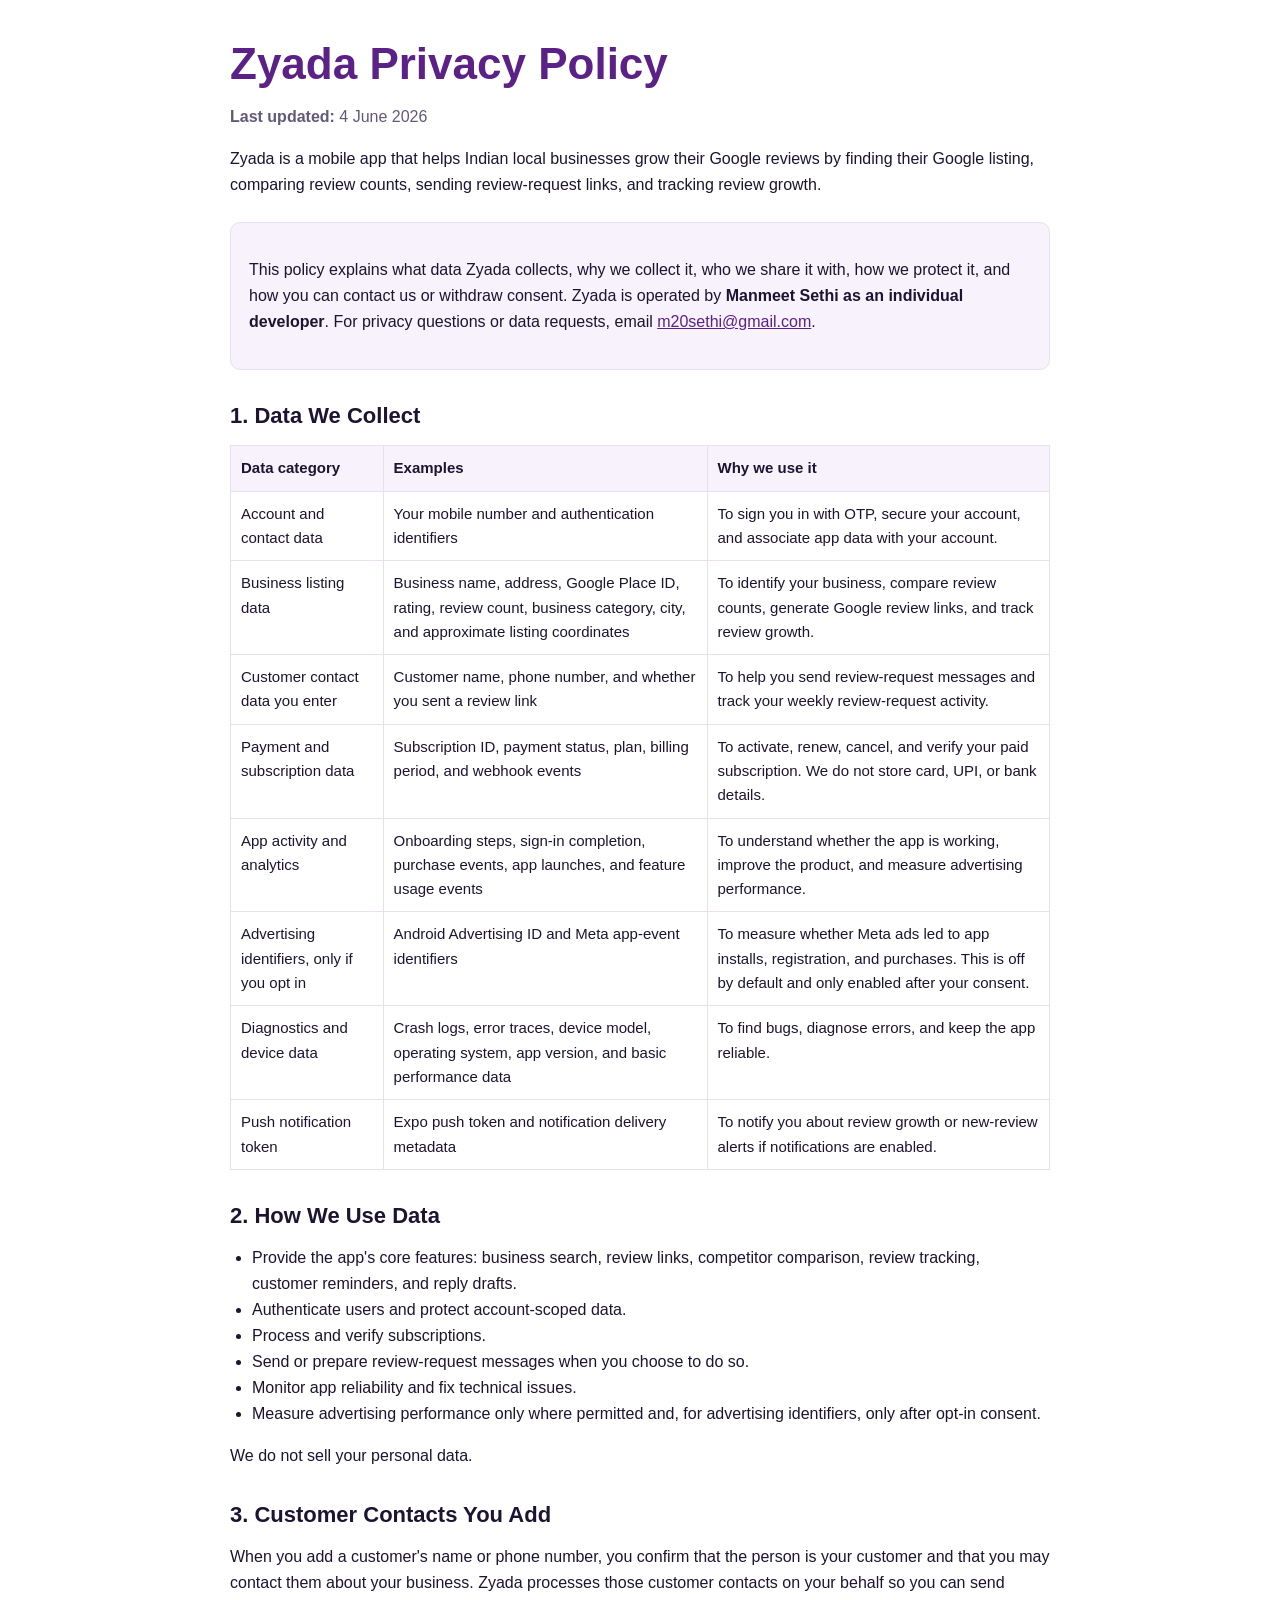
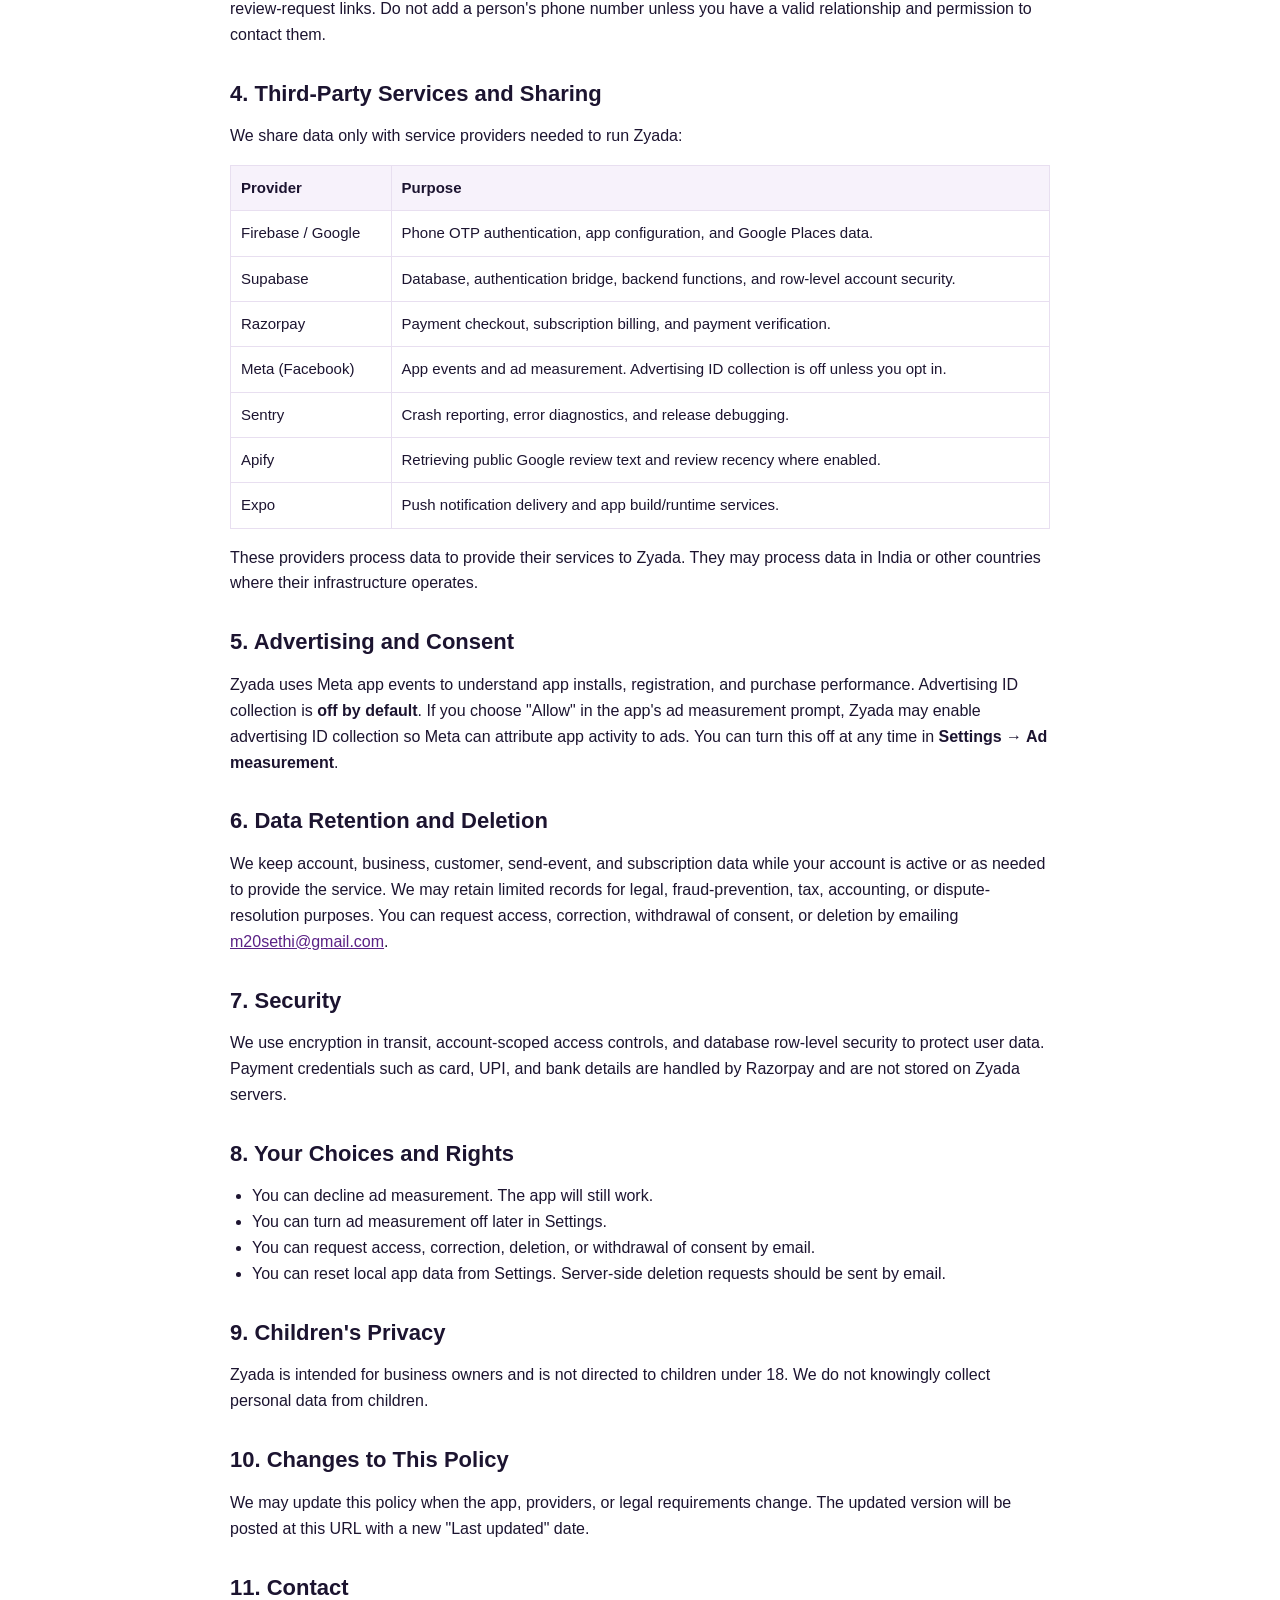
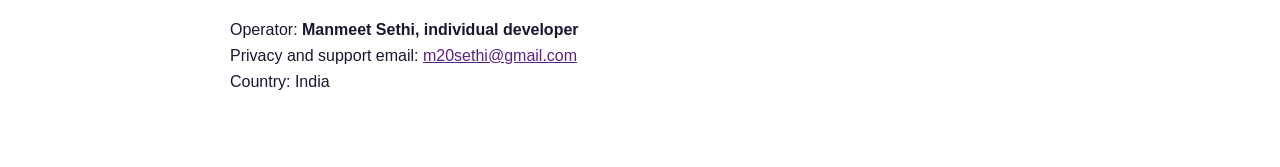
==== index.html @ 7e57546e "Publish Zyada privacy policy" ====
<!doctype html>
<html lang="en">
<head>
<meta charset="utf-8" />
<meta name="viewport" content="width=device-width, initial-scale=1" />
<title>Zyada Privacy Policy</title>
<style>
  :root {
    color-scheme: light;
    --ink: #1c1430;
    --muted: #615978;
    --brand: #5b2186;
    --soft: #f7f2fb;
    --border: #e8dff0;
  }
  * { box-sizing: border-box; }
  body {
    margin: 0;
    background: #fff;
    color: var(--ink);
    font-family: -apple-system, BlinkMacSystemFont, "Segoe UI", Roboto, Inter, Arial, sans-serif;
    line-height: 1.62;
  }
  main {
    max-width: 860px;
    margin: 0 auto;
    padding: 40px 20px 56px;
  }
  h1 {
    margin: 0 0 8px;
    color: var(--brand);
    font-size: clamp(32px, 6vw, 44px);
    line-height: 1.1;
  }
  h2 {
    margin: 32px 0 10px;
    font-size: 22px;
    line-height: 1.25;
  }
  p, li { font-size: 16px; }
  a { color: var(--brand); }
  .muted { color: var(--muted); }
  .summary {
    margin: 24px 0;
    padding: 18px;
    border: 1px solid var(--border);
    background: var(--soft);
    border-radius: 10px;
  }
  table {
    width: 100%;
    border-collapse: collapse;
    margin: 16px 0;
    font-size: 15px;
  }
  th, td {
    border: 1px solid var(--border);
    padding: 10px;
    text-align: left;
    vertical-align: top;
  }
  th { background: var(--soft); }
  ul { padding-left: 22px; }
</style>
</head>
<body>
<main>
  <h1>Zyada Privacy Policy</h1>
  <p class="muted"><strong>Last updated:</strong> 4 June 2026</p>

  <p>
    Zyada is a mobile app that helps Indian local businesses grow their Google reviews by finding
    their Google listing, comparing review counts, sending review-request links, and tracking review
    growth.
  </p>

  <div class="summary">
    <p>
      This policy explains what data Zyada collects, why we collect it, who we share it with, how we
      protect it, and how you can contact us or withdraw consent. Zyada is operated by
      <strong>Manmeet Sethi as an individual developer</strong>. For privacy questions or data requests,
      email <a href="mailto:m20sethi@gmail.com">m20sethi@gmail.com</a>.
    </p>
  </div>

  <h2>1. Data We Collect</h2>
  <table>
    <thead>
      <tr>
        <th>Data category</th>
        <th>Examples</th>
        <th>Why we use it</th>
      </tr>
    </thead>
    <tbody>
      <tr>
        <td>Account and contact data</td>
        <td>Your mobile number and authentication identifiers</td>
        <td>To sign you in with OTP, secure your account, and associate app data with your account.</td>
      </tr>
      <tr>
        <td>Business listing data</td>
        <td>Business name, address, Google Place ID, rating, review count, business category, city, and approximate listing coordinates</td>
        <td>To identify your business, compare review counts, generate Google review links, and track review growth.</td>
      </tr>
      <tr>
        <td>Customer contact data you enter</td>
        <td>Customer name, phone number, and whether you sent a review link</td>
        <td>To help you send review-request messages and track your weekly review-request activity.</td>
      </tr>
      <tr>
        <td>Payment and subscription data</td>
        <td>Subscription ID, payment status, plan, billing period, and webhook events</td>
        <td>To activate, renew, cancel, and verify your paid subscription. We do not store card, UPI, or bank details.</td>
      </tr>
      <tr>
        <td>App activity and analytics</td>
        <td>Onboarding steps, sign-in completion, purchase events, app launches, and feature usage events</td>
        <td>To understand whether the app is working, improve the product, and measure advertising performance.</td>
      </tr>
      <tr>
        <td>Advertising identifiers, only if you opt in</td>
        <td>Android Advertising ID and Meta app-event identifiers</td>
        <td>To measure whether Meta ads led to app installs, registration, and purchases. This is off by default and only enabled after your consent.</td>
      </tr>
      <tr>
        <td>Diagnostics and device data</td>
        <td>Crash logs, error traces, device model, operating system, app version, and basic performance data</td>
        <td>To find bugs, diagnose errors, and keep the app reliable.</td>
      </tr>
      <tr>
        <td>Push notification token</td>
        <td>Expo push token and notification delivery metadata</td>
        <td>To notify you about review growth or new-review alerts if notifications are enabled.</td>
      </tr>
    </tbody>
  </table>

  <h2>2. How We Use Data</h2>
  <ul>
    <li>Provide the app's core features: business search, review links, competitor comparison, review tracking, customer reminders, and reply drafts.</li>
    <li>Authenticate users and protect account-scoped data.</li>
    <li>Process and verify subscriptions.</li>
    <li>Send or prepare review-request messages when you choose to do so.</li>
    <li>Monitor app reliability and fix technical issues.</li>
    <li>Measure advertising performance only where permitted and, for advertising identifiers, only after opt-in consent.</li>
  </ul>
  <p>We do not sell your personal data.</p>

  <h2>3. Customer Contacts You Add</h2>
  <p>
    When you add a customer's name or phone number, you confirm that the person is your customer and
    that you may contact them about your business. Zyada processes those customer contacts on your
    behalf so you can send review-request links. Do not add a person's phone number unless you have a
    valid relationship and permission to contact them.
  </p>

  <h2>4. Third-Party Services and Sharing</h2>
  <p>We share data only with service providers needed to run Zyada:</p>
  <table>
    <thead>
      <tr>
        <th>Provider</th>
        <th>Purpose</th>
      </tr>
    </thead>
    <tbody>
      <tr><td>Firebase / Google</td><td>Phone OTP authentication, app configuration, and Google Places data.</td></tr>
      <tr><td>Supabase</td><td>Database, authentication bridge, backend functions, and row-level account security.</td></tr>
      <tr><td>Razorpay</td><td>Payment checkout, subscription billing, and payment verification.</td></tr>
      <tr><td>Meta (Facebook)</td><td>App events and ad measurement. Advertising ID collection is off unless you opt in.</td></tr>
      <tr><td>Sentry</td><td>Crash reporting, error diagnostics, and release debugging.</td></tr>
      <tr><td>Apify</td><td>Retrieving public Google review text and review recency where enabled.</td></tr>
      <tr><td>Expo</td><td>Push notification delivery and app build/runtime services.</td></tr>
    </tbody>
  </table>
  <p>
    These providers process data to provide their services to Zyada. They may process data in India or
    other countries where their infrastructure operates.
  </p>

  <h2>5. Advertising and Consent</h2>
  <p>
    Zyada uses Meta app events to understand app installs, registration, and purchase performance.
    Advertising ID collection is <strong>off by default</strong>. If you choose "Allow" in the app's ad
    measurement prompt, Zyada may enable advertising ID collection so Meta can attribute app activity
    to ads. You can turn this off at any time in <strong>Settings &rarr; Ad measurement</strong>.
  </p>

  <h2>6. Data Retention and Deletion</h2>
  <p>
    We keep account, business, customer, send-event, and subscription data while your account is active
    or as needed to provide the service. We may retain limited records for legal, fraud-prevention,
    tax, accounting, or dispute-resolution purposes. You can request access, correction, withdrawal of
    consent, or deletion by emailing <a href="mailto:m20sethi@gmail.com">m20sethi@gmail.com</a>.
  </p>

  <h2>7. Security</h2>
  <p>
    We use encryption in transit, account-scoped access controls, and database row-level security to
    protect user data. Payment credentials such as card, UPI, and bank details are handled by Razorpay
    and are not stored on Zyada servers.
  </p>

  <h2>8. Your Choices and Rights</h2>
  <ul>
    <li>You can decline ad measurement. The app will still work.</li>
    <li>You can turn ad measurement off later in Settings.</li>
    <li>You can request access, correction, deletion, or withdrawal of consent by email.</li>
    <li>You can reset local app data from Settings. Server-side deletion requests should be sent by email.</li>
  </ul>

  <h2>9. Children's Privacy</h2>
  <p>
    Zyada is intended for business owners and is not directed to children under 18. We do not knowingly
    collect personal data from children.
  </p>

  <h2>10. Changes to This Policy</h2>
  <p>
    We may update this policy when the app, providers, or legal requirements change. The updated version
    will be posted at this URL with a new "Last updated" date.
  </p>

  <h2>11. Contact</h2>
  <p>
    Operator: <strong>Manmeet Sethi, individual developer</strong><br />
    Privacy and support email: <a href="mailto:m20sethi@gmail.com">m20sethi@gmail.com</a><br />
    Country: India
  </p>
</main>
</body>
</html>
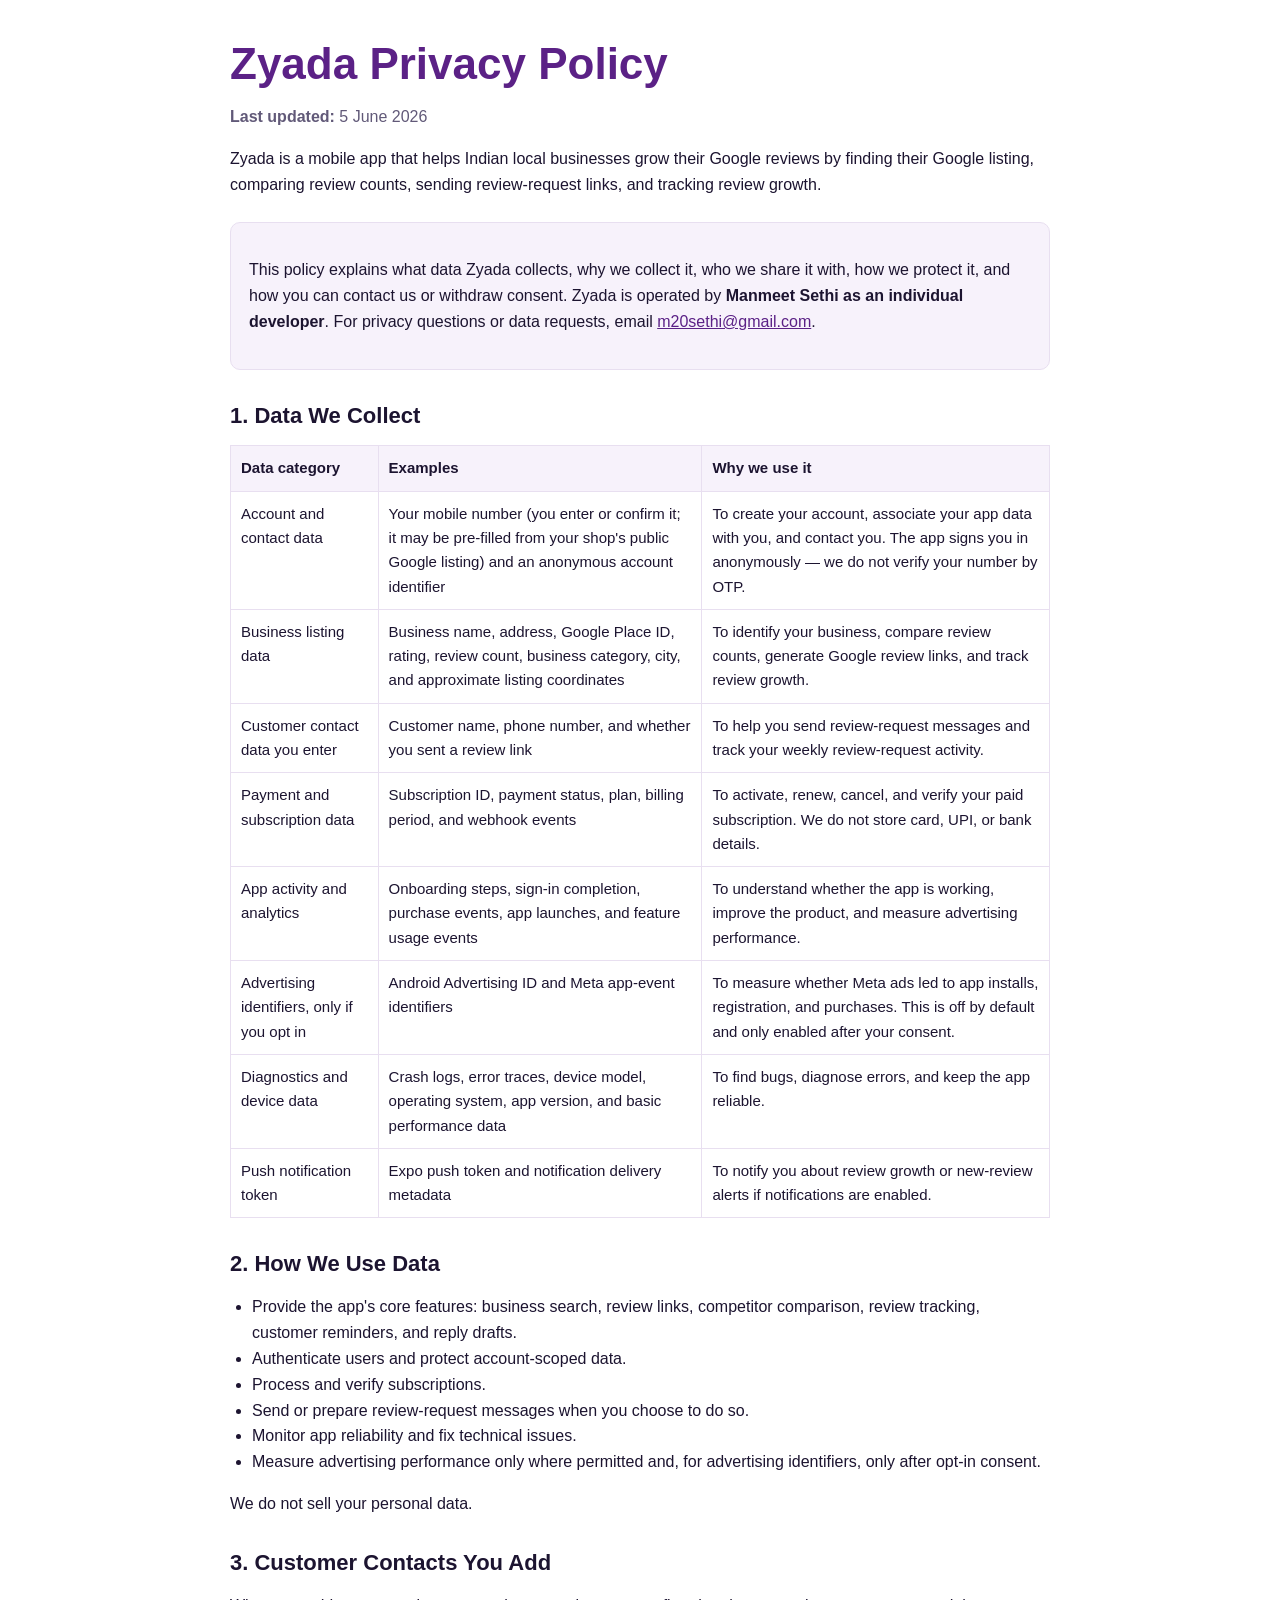
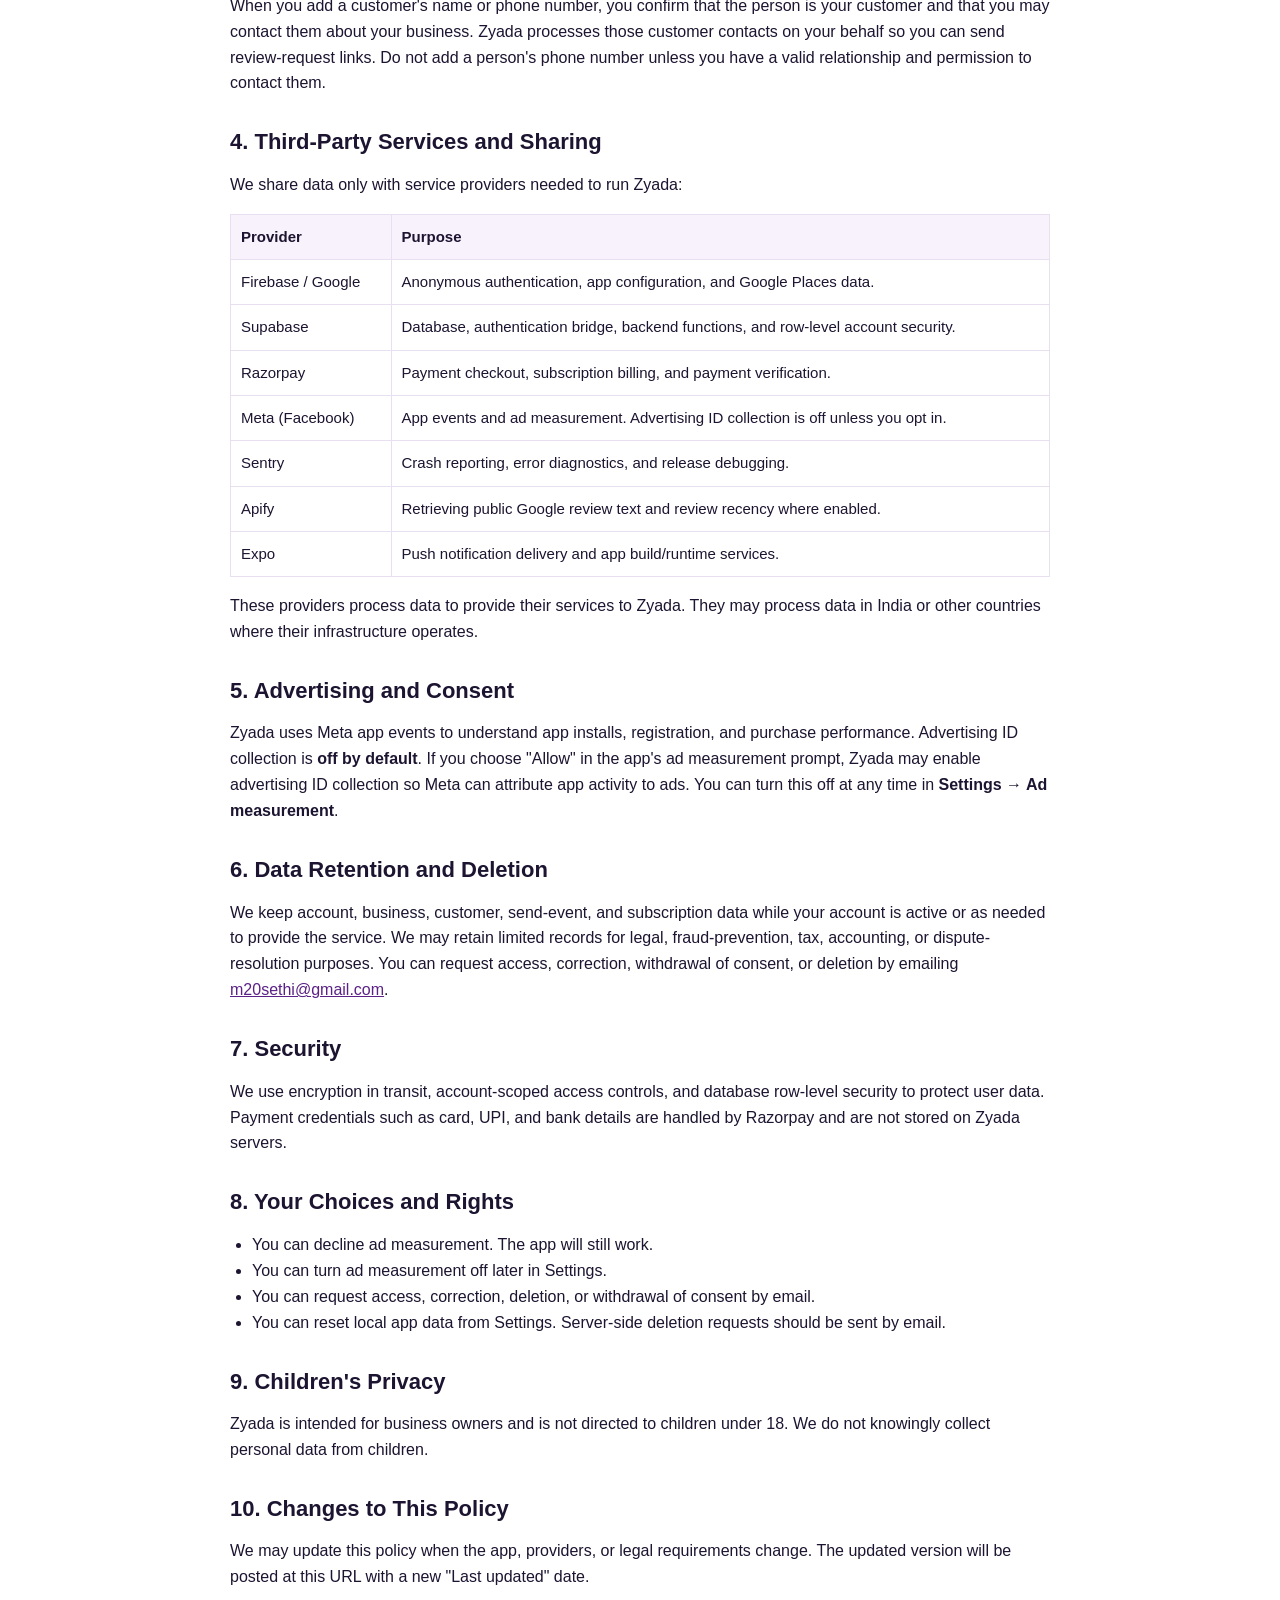
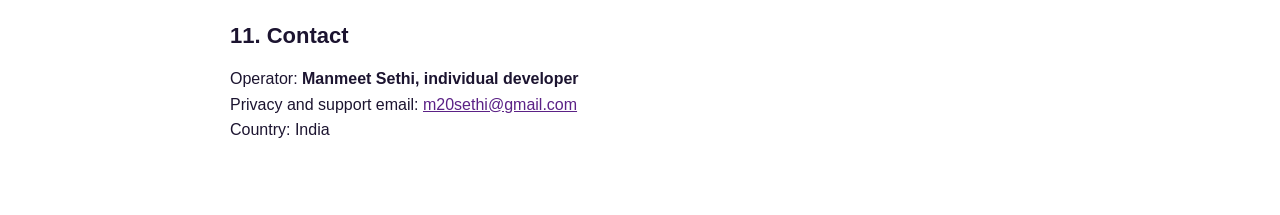
==== commit d1f8da3a: "Update privacy policy: OTP removed → anonymous sign-in Sign-in is now anonymous (no OTP verification" ====
--- a/index.html
+++ b/index.html
@@ -66,7 +66,7 @@
 <body>
 <main>
   <h1>Zyada Privacy Policy</h1>
-  <p class="muted"><strong>Last updated:</strong> 4 June 2026</p>
+  <p class="muted"><strong>Last updated:</strong> 5 June 2026</p>
 
   <p>
     Zyada is a mobile app that helps Indian local businesses grow their Google reviews by finding
@@ -95,8 +95,8 @@
     <tbody>
       <tr>
         <td>Account and contact data</td>
-        <td>Your mobile number and authentication identifiers</td>
-        <td>To sign you in with OTP, secure your account, and associate app data with your account.</td>
+        <td>Your mobile number (you enter or confirm it; it may be pre-filled from your shop's public Google listing) and an anonymous account identifier</td>
+        <td>To create your account, associate your app data with you, and contact you. The app signs you in anonymously — we do not verify your number by OTP.</td>
       </tr>
       <tr>
         <td>Business listing data</td>
@@ -165,7 +165,7 @@
       </tr>
     </thead>
     <tbody>
-      <tr><td>Firebase / Google</td><td>Phone OTP authentication, app configuration, and Google Places data.</td></tr>
+      <tr><td>Firebase / Google</td><td>Anonymous authentication, app configuration, and Google Places data.</td></tr>
       <tr><td>Supabase</td><td>Database, authentication bridge, backend functions, and row-level account security.</td></tr>
       <tr><td>Razorpay</td><td>Payment checkout, subscription billing, and payment verification.</td></tr>
       <tr><td>Meta (Facebook)</td><td>App events and ad measurement. Advertising ID collection is off unless you opt in.</td></tr>
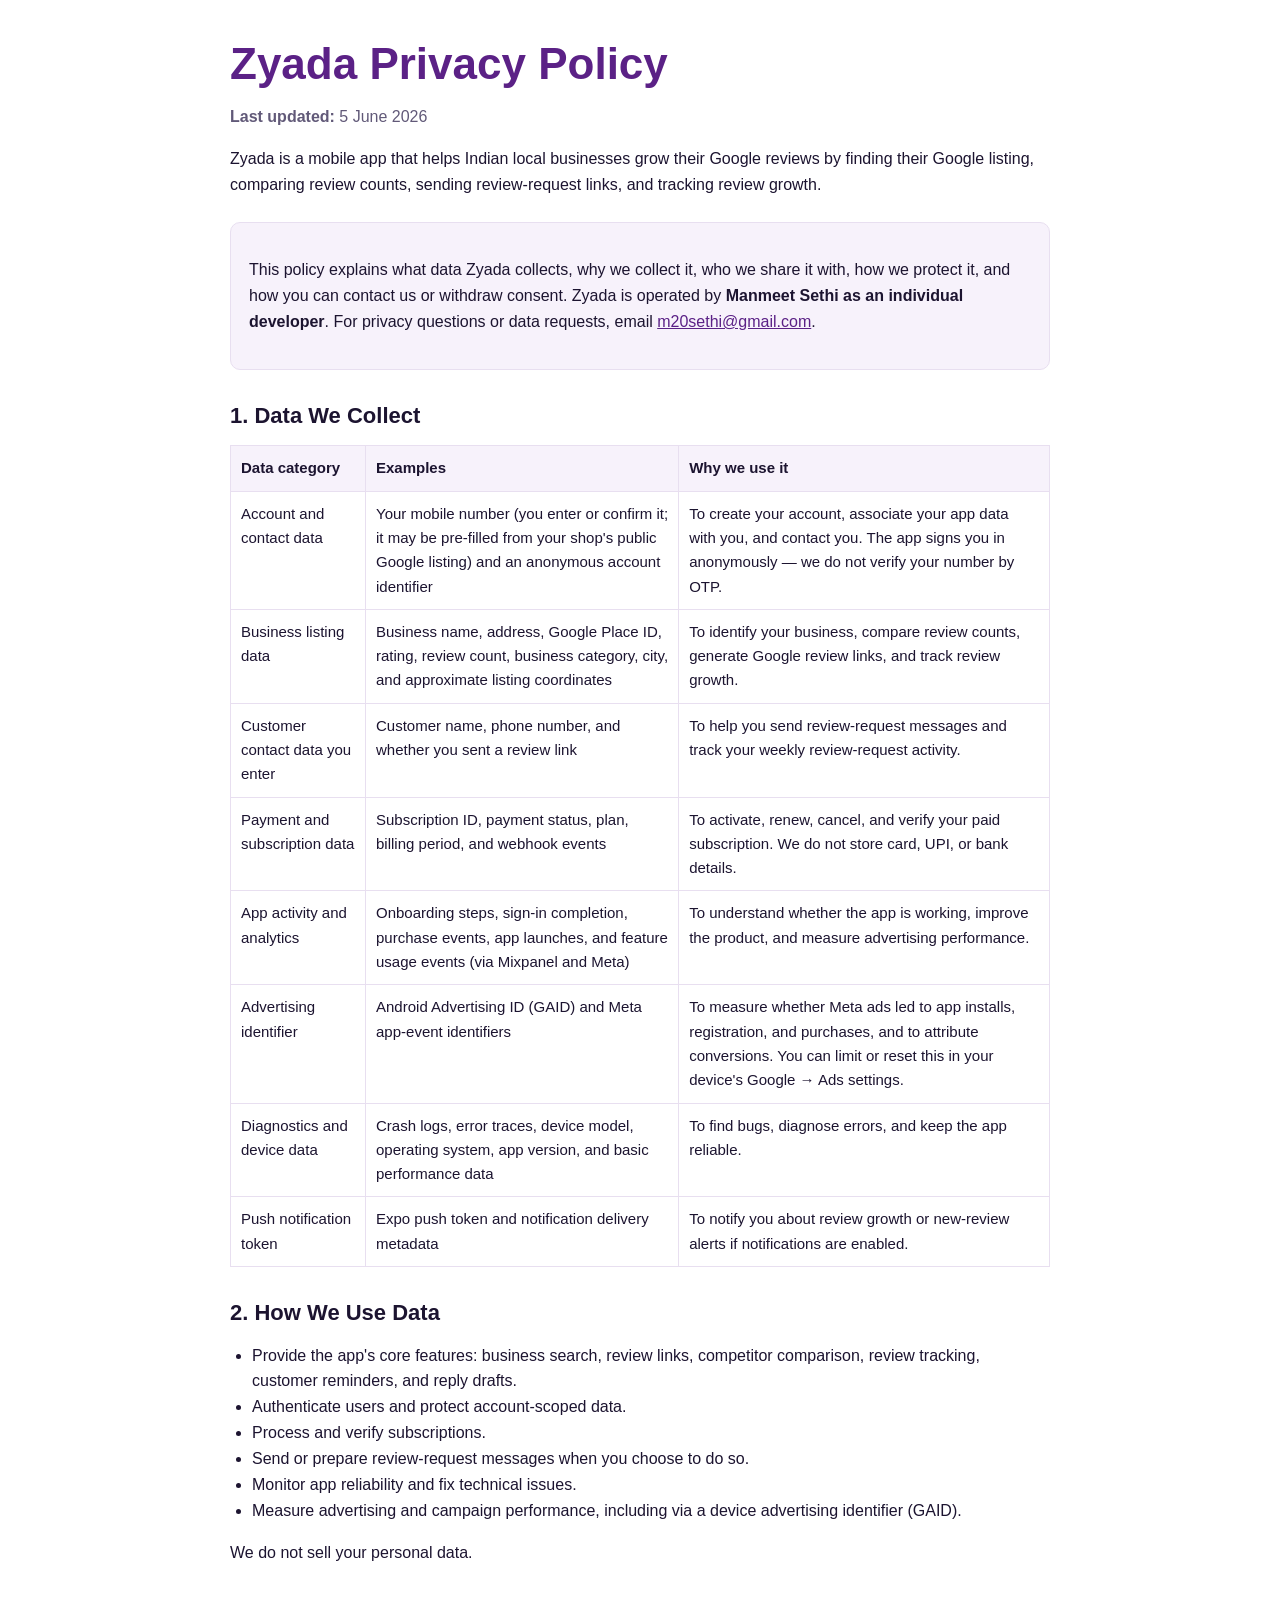
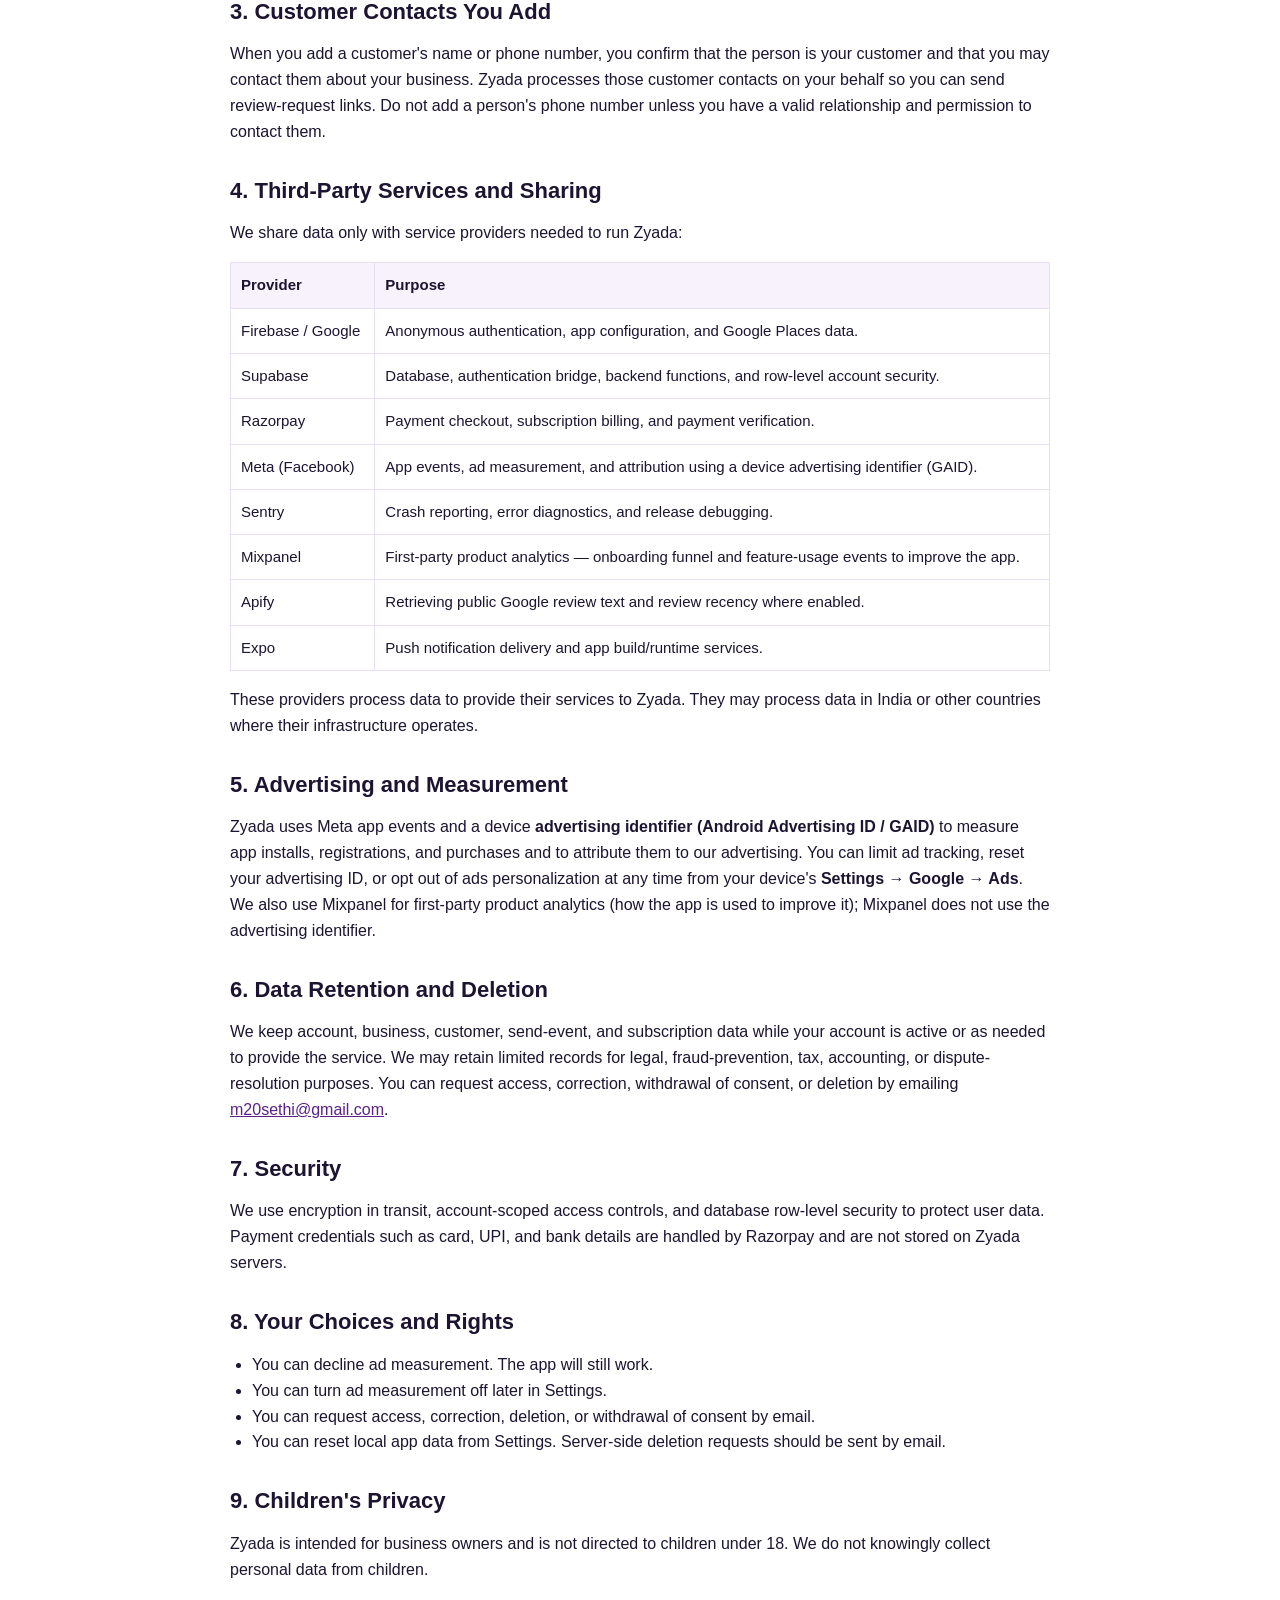
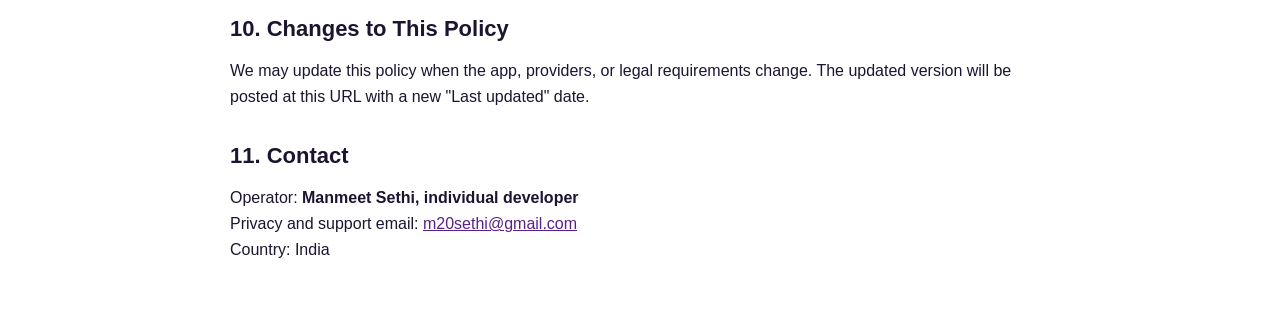
==== commit 234fb600: "Update privacy policy: advertising ID (GAID) collected for Meta measurement (no longer opt-in); add " ====
--- a/index.html
+++ b/index.html
@@ -115,13 +115,13 @@
       </tr>
       <tr>
         <td>App activity and analytics</td>
-        <td>Onboarding steps, sign-in completion, purchase events, app launches, and feature usage events</td>
+        <td>Onboarding steps, sign-in completion, purchase events, app launches, and feature usage events (via Mixpanel and Meta)</td>
         <td>To understand whether the app is working, improve the product, and measure advertising performance.</td>
       </tr>
       <tr>
-        <td>Advertising identifiers, only if you opt in</td>
-        <td>Android Advertising ID and Meta app-event identifiers</td>
-        <td>To measure whether Meta ads led to app installs, registration, and purchases. This is off by default and only enabled after your consent.</td>
+        <td>Advertising identifier</td>
+        <td>Android Advertising ID (GAID) and Meta app-event identifiers</td>
+        <td>To measure whether Meta ads led to app installs, registration, and purchases, and to attribute conversions. You can limit or reset this in your device's Google &rarr; Ads settings.</td>
       </tr>
       <tr>
         <td>Diagnostics and device data</td>
@@ -143,7 +143,7 @@
     <li>Process and verify subscriptions.</li>
     <li>Send or prepare review-request messages when you choose to do so.</li>
     <li>Monitor app reliability and fix technical issues.</li>
-    <li>Measure advertising performance only where permitted and, for advertising identifiers, only after opt-in consent.</li>
+    <li>Measure advertising and campaign performance, including via a device advertising identifier (GAID).</li>
   </ul>
   <p>We do not sell your personal data.</p>
 
@@ -168,8 +168,9 @@
       <tr><td>Firebase / Google</td><td>Anonymous authentication, app configuration, and Google Places data.</td></tr>
       <tr><td>Supabase</td><td>Database, authentication bridge, backend functions, and row-level account security.</td></tr>
       <tr><td>Razorpay</td><td>Payment checkout, subscription billing, and payment verification.</td></tr>
-      <tr><td>Meta (Facebook)</td><td>App events and ad measurement. Advertising ID collection is off unless you opt in.</td></tr>
+      <tr><td>Meta (Facebook)</td><td>App events, ad measurement, and attribution using a device advertising identifier (GAID).</td></tr>
       <tr><td>Sentry</td><td>Crash reporting, error diagnostics, and release debugging.</td></tr>
+      <tr><td>Mixpanel</td><td>First-party product analytics — onboarding funnel and feature-usage events to improve the app.</td></tr>
       <tr><td>Apify</td><td>Retrieving public Google review text and review recency where enabled.</td></tr>
       <tr><td>Expo</td><td>Push notification delivery and app build/runtime services.</td></tr>
     </tbody>
@@ -179,12 +180,13 @@
     other countries where their infrastructure operates.
   </p>
 
-  <h2>5. Advertising and Consent</h2>
-  <p>
-    Zyada uses Meta app events to understand app installs, registration, and purchase performance.
-    Advertising ID collection is <strong>off by default</strong>. If you choose "Allow" in the app's ad
-    measurement prompt, Zyada may enable advertising ID collection so Meta can attribute app activity
-    to ads. You can turn this off at any time in <strong>Settings &rarr; Ad measurement</strong>.
+  <h2>5. Advertising and Measurement</h2>
+  <p>
+    Zyada uses Meta app events and a device <strong>advertising identifier (Android Advertising ID / GAID)</strong>
+    to measure app installs, registrations, and purchases and to attribute them to our advertising. You can limit
+    ad tracking, reset your advertising ID, or opt out of ads personalization at any time from your device's
+    <strong>Settings &rarr; Google &rarr; Ads</strong>. We also use Mixpanel for first-party product analytics
+    (how the app is used to improve it); Mixpanel does not use the advertising identifier.
   </p>
 
   <h2>6. Data Retention and Deletion</h2>
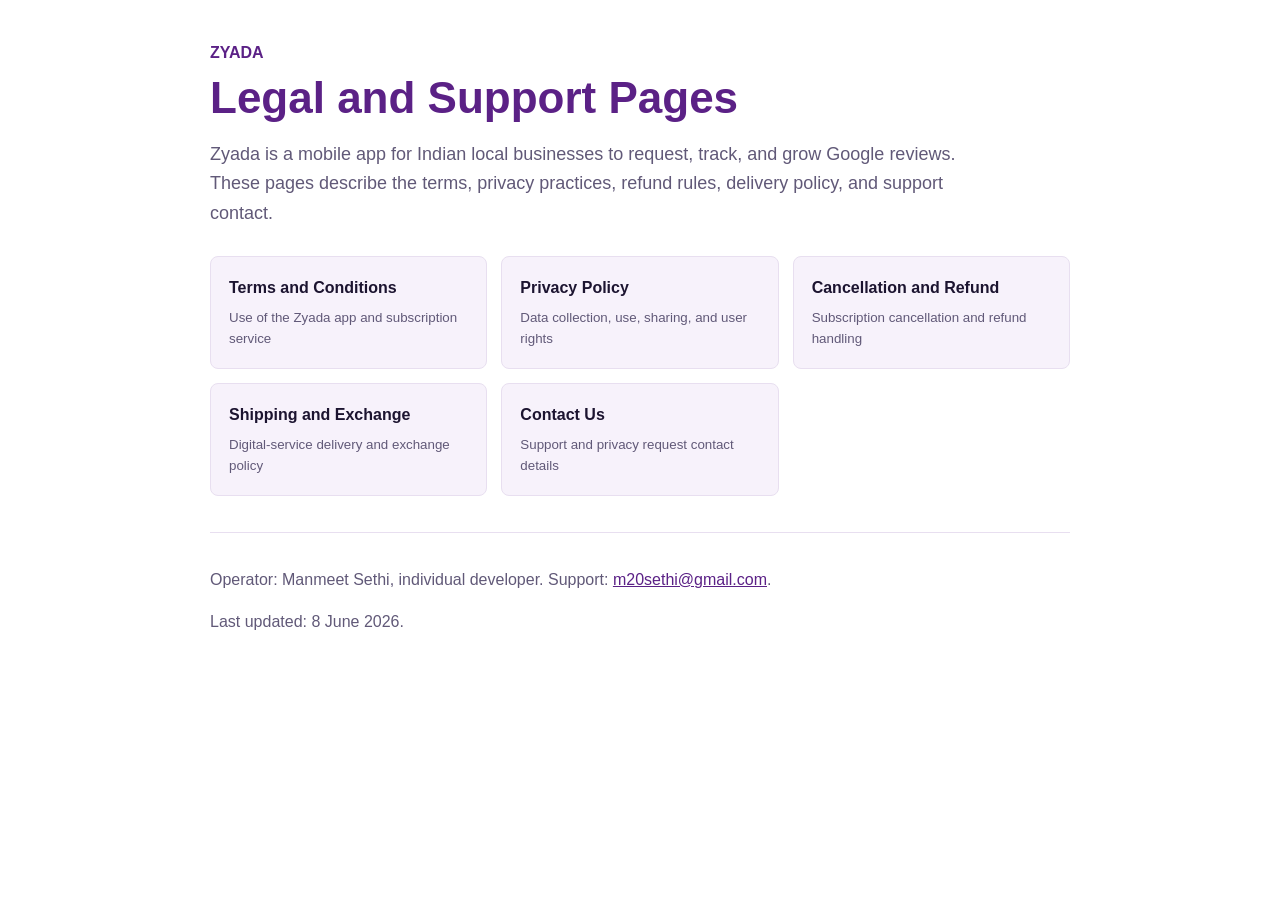
==== commit 958a361d: "Add Zyada legal compliance pages" ====
--- a/index.html
+++ b/index.html
@@ -1,235 +1,45 @@
 <!doctype html>
 <html lang="en">
 <head>
-<meta charset="utf-8" />
-<meta name="viewport" content="width=device-width, initial-scale=1" />
-<title>Zyada Privacy Policy</title>
-<style>
-  :root {
-    color-scheme: light;
-    --ink: #1c1430;
-    --muted: #615978;
-    --brand: #5b2186;
-    --soft: #f7f2fb;
-    --border: #e8dff0;
-  }
-  * { box-sizing: border-box; }
-  body {
-    margin: 0;
-    background: #fff;
-    color: var(--ink);
-    font-family: -apple-system, BlinkMacSystemFont, "Segoe UI", Roboto, Inter, Arial, sans-serif;
-    line-height: 1.62;
-  }
-  main {
-    max-width: 860px;
-    margin: 0 auto;
-    padding: 40px 20px 56px;
-  }
-  h1 {
-    margin: 0 0 8px;
-    color: var(--brand);
-    font-size: clamp(32px, 6vw, 44px);
-    line-height: 1.1;
-  }
-  h2 {
-    margin: 32px 0 10px;
-    font-size: 22px;
-    line-height: 1.25;
-  }
-  p, li { font-size: 16px; }
-  a { color: var(--brand); }
-  .muted { color: var(--muted); }
-  .summary {
-    margin: 24px 0;
-    padding: 18px;
-    border: 1px solid var(--border);
-    background: var(--soft);
-    border-radius: 10px;
-  }
-  table {
-    width: 100%;
-    border-collapse: collapse;
-    margin: 16px 0;
-    font-size: 15px;
-  }
-  th, td {
-    border: 1px solid var(--border);
-    padding: 10px;
-    text-align: left;
-    vertical-align: top;
-  }
-  th { background: var(--soft); }
-  ul { padding-left: 22px; }
-</style>
+  <meta charset="utf-8" />
+  <meta name="viewport" content="width=device-width, initial-scale=1" />
+  <title>Zyada Legal and Support</title>
+  <link rel="stylesheet" href="./styles.css" />
 </head>
 <body>
-<main>
-  <h1>Zyada Privacy Policy</h1>
-  <p class="muted"><strong>Last updated:</strong> 5 June 2026</p>
-
-  <p>
-    Zyada is a mobile app that helps Indian local businesses grow their Google reviews by finding
-    their Google listing, comparing review counts, sending review-request links, and tracking review
-    growth.
-  </p>
-
-  <div class="summary">
-    <p>
-      This policy explains what data Zyada collects, why we collect it, who we share it with, how we
-      protect it, and how you can contact us or withdraw consent. Zyada is operated by
-      <strong>Manmeet Sethi as an individual developer</strong>. For privacy questions or data requests,
-      email <a href="mailto:m20sethi@gmail.com">m20sethi@gmail.com</a>.
+  <main class="wrap">
+    <p class="eyebrow">Zyada</p>
+    <h1>Legal and Support Pages</h1>
+    <p class="lead">
+      Zyada is a mobile app for Indian local businesses to request, track, and grow Google reviews.
+      These pages describe the terms, privacy practices, refund rules, delivery policy, and support contact.
     </p>
-  </div>
-
-  <h2>1. Data We Collect</h2>
-  <table>
-    <thead>
-      <tr>
-        <th>Data category</th>
-        <th>Examples</th>
-        <th>Why we use it</th>
-      </tr>
-    </thead>
-    <tbody>
-      <tr>
-        <td>Account and contact data</td>
-        <td>Your mobile number (you enter or confirm it; it may be pre-filled from your shop's public Google listing) and an anonymous account identifier</td>
-        <td>To create your account, associate your app data with you, and contact you. The app signs you in anonymously — we do not verify your number by OTP.</td>
-      </tr>
-      <tr>
-        <td>Business listing data</td>
-        <td>Business name, address, Google Place ID, rating, review count, business category, city, and approximate listing coordinates</td>
-        <td>To identify your business, compare review counts, generate Google review links, and track review growth.</td>
-      </tr>
-      <tr>
-        <td>Customer contact data you enter</td>
-        <td>Customer name, phone number, and whether you sent a review link</td>
-        <td>To help you send review-request messages and track your weekly review-request activity.</td>
-      </tr>
-      <tr>
-        <td>Payment and subscription data</td>
-        <td>Subscription ID, payment status, plan, billing period, and webhook events</td>
-        <td>To activate, renew, cancel, and verify your paid subscription. We do not store card, UPI, or bank details.</td>
-      </tr>
-      <tr>
-        <td>App activity and analytics</td>
-        <td>Onboarding steps, sign-in completion, purchase events, app launches, and feature usage events (via Mixpanel and Meta)</td>
-        <td>To understand whether the app is working, improve the product, and measure advertising performance.</td>
-      </tr>
-      <tr>
-        <td>Advertising identifier</td>
-        <td>Android Advertising ID (GAID) and Meta app-event identifiers</td>
-        <td>To measure whether Meta ads led to app installs, registration, and purchases, and to attribute conversions. You can limit or reset this in your device's Google &rarr; Ads settings.</td>
-      </tr>
-      <tr>
-        <td>Diagnostics and device data</td>
-        <td>Crash logs, error traces, device model, operating system, app version, and basic performance data</td>
-        <td>To find bugs, diagnose errors, and keep the app reliable.</td>
-      </tr>
-      <tr>
-        <td>Push notification token</td>
-        <td>Expo push token and notification delivery metadata</td>
-        <td>To notify you about review growth or new-review alerts if notifications are enabled.</td>
-      </tr>
-    </tbody>
-  </table>
-
-  <h2>2. How We Use Data</h2>
-  <ul>
-    <li>Provide the app's core features: business search, review links, competitor comparison, review tracking, customer reminders, and reply drafts.</li>
-    <li>Authenticate users and protect account-scoped data.</li>
-    <li>Process and verify subscriptions.</li>
-    <li>Send or prepare review-request messages when you choose to do so.</li>
-    <li>Monitor app reliability and fix technical issues.</li>
-    <li>Measure advertising and campaign performance, including via a device advertising identifier (GAID).</li>
-  </ul>
-  <p>We do not sell your personal data.</p>
-
-  <h2>3. Customer Contacts You Add</h2>
-  <p>
-    When you add a customer's name or phone number, you confirm that the person is your customer and
-    that you may contact them about your business. Zyada processes those customer contacts on your
-    behalf so you can send review-request links. Do not add a person's phone number unless you have a
-    valid relationship and permission to contact them.
-  </p>
-
-  <h2>4. Third-Party Services and Sharing</h2>
-  <p>We share data only with service providers needed to run Zyada:</p>
-  <table>
-    <thead>
-      <tr>
-        <th>Provider</th>
-        <th>Purpose</th>
-      </tr>
-    </thead>
-    <tbody>
-      <tr><td>Firebase / Google</td><td>Anonymous authentication, app configuration, and Google Places data.</td></tr>
-      <tr><td>Supabase</td><td>Database, authentication bridge, backend functions, and row-level account security.</td></tr>
-      <tr><td>Razorpay</td><td>Payment checkout, subscription billing, and payment verification.</td></tr>
-      <tr><td>Meta (Facebook)</td><td>App events, ad measurement, and attribution using a device advertising identifier (GAID).</td></tr>
-      <tr><td>Sentry</td><td>Crash reporting, error diagnostics, and release debugging.</td></tr>
-      <tr><td>Mixpanel</td><td>First-party product analytics — onboarding funnel and feature-usage events to improve the app.</td></tr>
-      <tr><td>Apify</td><td>Retrieving public Google review text and review recency where enabled.</td></tr>
-      <tr><td>Expo</td><td>Push notification delivery and app build/runtime services.</td></tr>
-    </tbody>
-  </table>
-  <p>
-    These providers process data to provide their services to Zyada. They may process data in India or
-    other countries where their infrastructure operates.
-  </p>
-
-  <h2>5. Advertising and Measurement</h2>
-  <p>
-    Zyada uses Meta app events and a device <strong>advertising identifier (Android Advertising ID / GAID)</strong>
-    to measure app installs, registrations, and purchases and to attribute them to our advertising. You can limit
-    ad tracking, reset your advertising ID, or opt out of ads personalization at any time from your device's
-    <strong>Settings &rarr; Google &rarr; Ads</strong>. We also use Mixpanel for first-party product analytics
-    (how the app is used to improve it); Mixpanel does not use the advertising identifier.
-  </p>
-
-  <h2>6. Data Retention and Deletion</h2>
-  <p>
-    We keep account, business, customer, send-event, and subscription data while your account is active
-    or as needed to provide the service. We may retain limited records for legal, fraud-prevention,
-    tax, accounting, or dispute-resolution purposes. You can request access, correction, withdrawal of
-    consent, or deletion by emailing <a href="mailto:m20sethi@gmail.com">m20sethi@gmail.com</a>.
-  </p>
-
-  <h2>7. Security</h2>
-  <p>
-    We use encryption in transit, account-scoped access controls, and database row-level security to
-    protect user data. Payment credentials such as card, UPI, and bank details are handled by Razorpay
-    and are not stored on Zyada servers.
-  </p>
-
-  <h2>8. Your Choices and Rights</h2>
-  <ul>
-    <li>You can decline ad measurement. The app will still work.</li>
-    <li>You can turn ad measurement off later in Settings.</li>
-    <li>You can request access, correction, deletion, or withdrawal of consent by email.</li>
-    <li>You can reset local app data from Settings. Server-side deletion requests should be sent by email.</li>
-  </ul>
-
-  <h2>9. Children's Privacy</h2>
-  <p>
-    Zyada is intended for business owners and is not directed to children under 18. We do not knowingly
-    collect personal data from children.
-  </p>
-
-  <h2>10. Changes to This Policy</h2>
-  <p>
-    We may update this policy when the app, providers, or legal requirements change. The updated version
-    will be posted at this URL with a new "Last updated" date.
-  </p>
-
-  <h2>11. Contact</h2>
-  <p>
-    Operator: <strong>Manmeet Sethi, individual developer</strong><br />
-    Privacy and support email: <a href="mailto:m20sethi@gmail.com">m20sethi@gmail.com</a><br />
-    Country: India
-  </p>
-</main>
+    <nav class="grid" aria-label="Legal pages">
+      <a class="card" href="./terms-and-conditions.html">
+        <span>Terms and Conditions</span>
+        <small>Use of the Zyada app and subscription service</small>
+      </a>
+      <a class="card" href="./privacy-policy.html">
+        <span>Privacy Policy</span>
+        <small>Data collection, use, sharing, and user rights</small>
+      </a>
+      <a class="card" href="./cancellation-and-refund.html">
+        <span>Cancellation and Refund</span>
+        <small>Subscription cancellation and refund handling</small>
+      </a>
+      <a class="card" href="./shipping-and-exchange.html">
+        <span>Shipping and Exchange</span>
+        <small>Digital-service delivery and exchange policy</small>
+      </a>
+      <a class="card" href="./contact-us.html">
+        <span>Contact Us</span>
+        <small>Support and privacy request contact details</small>
+      </a>
+    </nav>
+    <footer>
+      <p>Operator: Manmeet Sethi, individual developer. Support: <a href="mailto:m20sethi@gmail.com">m20sethi@gmail.com</a>.</p>
+      <p>Last updated: 8 June 2026.</p>
+    </footer>
+  </main>
 </body>
 </html>
--- a/styles.css
+++ b/styles.css
@@ -0,0 +1,106 @@
+:root {
+  color-scheme: light;
+  --ink: #1c1430;
+  --muted: #615978;
+  --brand: #5b2186;
+  --soft: #f7f2fb;
+  --border: #e8dff0;
+  --white: #ffffff;
+}
+* { box-sizing: border-box; }
+body {
+  margin: 0;
+  background: var(--white);
+  color: var(--ink);
+  font-family: -apple-system, BlinkMacSystemFont, "Segoe UI", Roboto, Inter, Arial, sans-serif;
+  line-height: 1.62;
+}
+.wrap {
+  max-width: 900px;
+  margin: 0 auto;
+  padding: 40px 20px 56px;
+}
+.eyebrow {
+  margin: 0 0 8px;
+  color: var(--brand);
+  font-weight: 700;
+  letter-spacing: 0;
+  text-transform: uppercase;
+}
+h1 {
+  margin: 0 0 10px;
+  color: var(--brand);
+  font-size: clamp(32px, 6vw, 44px);
+  line-height: 1.1;
+}
+h2 {
+  margin: 32px 0 10px;
+  font-size: 22px;
+  line-height: 1.25;
+}
+h3 {
+  margin: 22px 0 8px;
+  font-size: 18px;
+}
+p, li { font-size: 16px; }
+a { color: var(--brand); }
+.lead {
+  max-width: 760px;
+  color: var(--muted);
+  font-size: 18px;
+}
+.grid {
+  display: grid;
+  grid-template-columns: repeat(auto-fit, minmax(240px, 1fr));
+  gap: 14px;
+  margin: 28px 0 36px;
+}
+.card {
+  display: block;
+  padding: 18px;
+  border: 1px solid var(--border);
+  border-radius: 8px;
+  background: var(--soft);
+  text-decoration: none;
+}
+.card span {
+  display: block;
+  color: var(--ink);
+  font-weight: 700;
+}
+.card small {
+  display: block;
+  margin-top: 6px;
+  color: var(--muted);
+}
+.summary {
+  margin: 24px 0;
+  padding: 18px;
+  border: 1px solid var(--border);
+  background: var(--soft);
+  border-radius: 8px;
+}
+table {
+  width: 100%;
+  border-collapse: collapse;
+  margin: 16px 0;
+  font-size: 15px;
+}
+th, td {
+  border: 1px solid var(--border);
+  padding: 10px;
+  text-align: left;
+  vertical-align: top;
+}
+th { background: var(--soft); }
+ul { padding-left: 22px; }
+footer {
+  margin-top: 36px;
+  padding-top: 18px;
+  border-top: 1px solid var(--border);
+  color: var(--muted);
+}
+.back {
+  display: inline-block;
+  margin-bottom: 22px;
+}
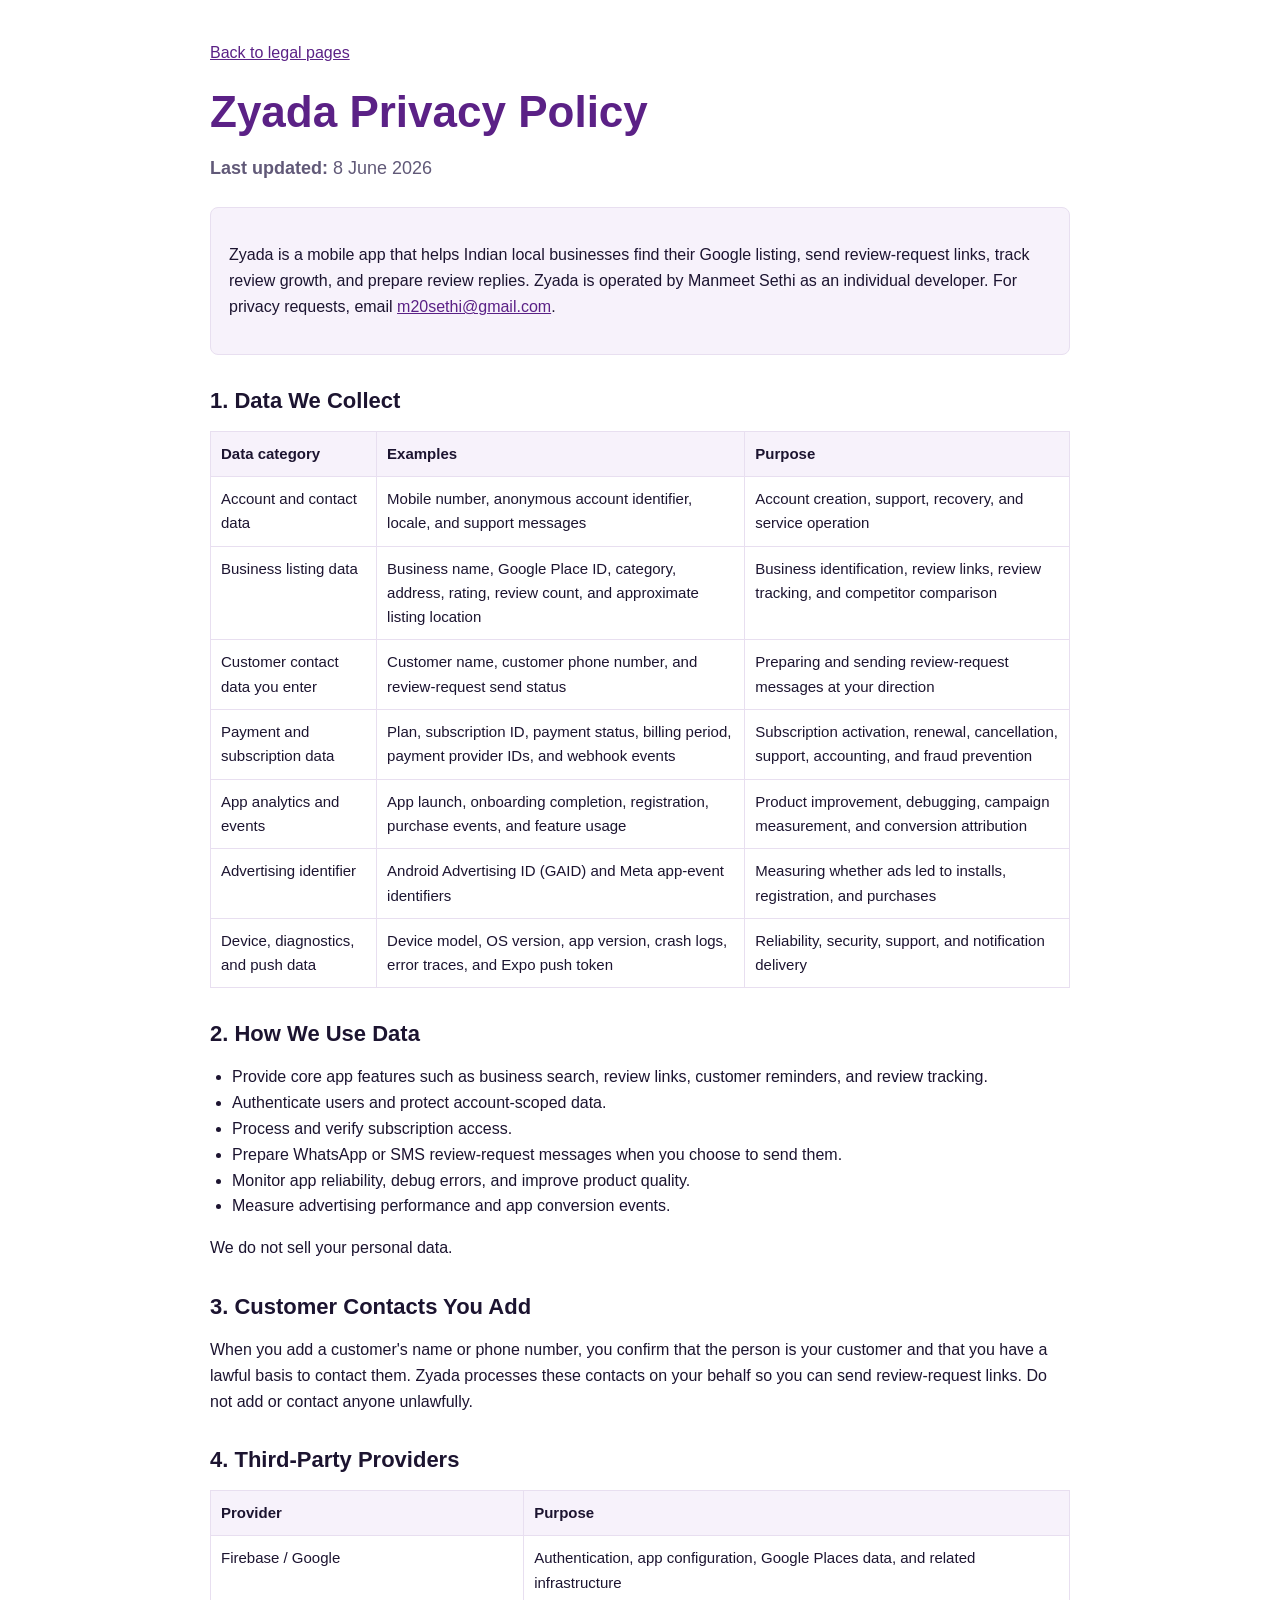
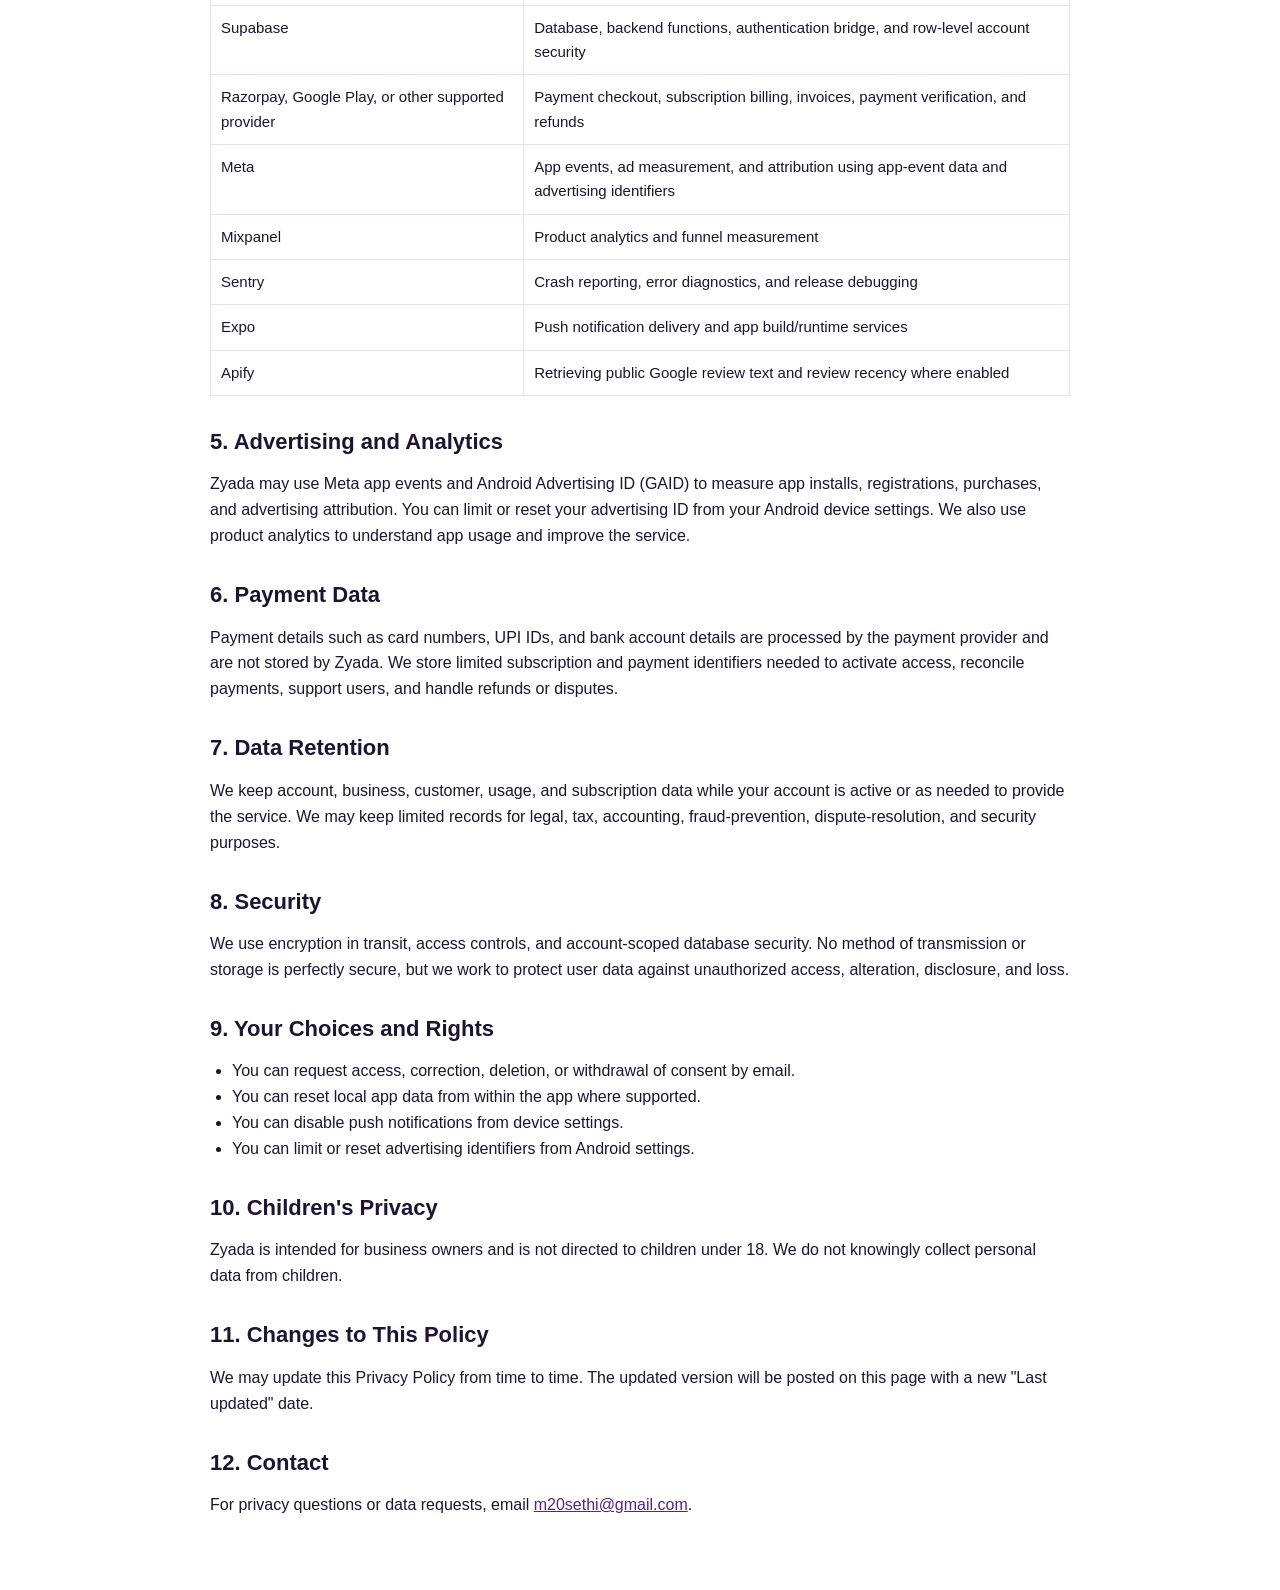
==== commit 49d10991: "Restore root privacy policy page" ====
--- a/index.html
+++ b/index.html
@@ -3,43 +3,164 @@
 <head>
   <meta charset="utf-8" />
   <meta name="viewport" content="width=device-width, initial-scale=1" />
-  <title>Zyada Legal and Support</title>
+  <title>Zyada Privacy Policy</title>
   <link rel="stylesheet" href="./styles.css" />
 </head>
 <body>
   <main class="wrap">
-    <p class="eyebrow">Zyada</p>
-    <h1>Legal and Support Pages</h1>
-    <p class="lead">
-      Zyada is a mobile app for Indian local businesses to request, track, and grow Google reviews.
-      These pages describe the terms, privacy practices, refund rules, delivery policy, and support contact.
+    <a class="back" href="./legal-pages.html">Back to legal pages</a>
+    <h1>Zyada Privacy Policy</h1>
+    <p class="lead"><strong>Last updated:</strong> 8 June 2026</p>
+
+    <div class="summary">
+      <p>
+        Zyada is a mobile app that helps Indian local businesses find their Google listing, send
+        review-request links, track review growth, and prepare review replies. Zyada is operated by
+        Manmeet Sethi as an individual developer. For privacy requests, email
+        <a href="mailto:m20sethi@gmail.com">m20sethi@gmail.com</a>.
+      </p>
+    </div>
+
+    <h2>1. Data We Collect</h2>
+    <table>
+      <thead>
+        <tr>
+          <th>Data category</th>
+          <th>Examples</th>
+          <th>Purpose</th>
+        </tr>
+      </thead>
+      <tbody>
+        <tr>
+          <td>Account and contact data</td>
+          <td>Mobile number, anonymous account identifier, locale, and support messages</td>
+          <td>Account creation, support, recovery, and service operation</td>
+        </tr>
+        <tr>
+          <td>Business listing data</td>
+          <td>Business name, Google Place ID, category, address, rating, review count, and approximate listing location</td>
+          <td>Business identification, review links, review tracking, and competitor comparison</td>
+        </tr>
+        <tr>
+          <td>Customer contact data you enter</td>
+          <td>Customer name, customer phone number, and review-request send status</td>
+          <td>Preparing and sending review-request messages at your direction</td>
+        </tr>
+        <tr>
+          <td>Payment and subscription data</td>
+          <td>Plan, subscription ID, payment status, billing period, payment provider IDs, and webhook events</td>
+          <td>Subscription activation, renewal, cancellation, support, accounting, and fraud prevention</td>
+        </tr>
+        <tr>
+          <td>App analytics and events</td>
+          <td>App launch, onboarding completion, registration, purchase events, and feature usage</td>
+          <td>Product improvement, debugging, campaign measurement, and conversion attribution</td>
+        </tr>
+        <tr>
+          <td>Advertising identifier</td>
+          <td>Android Advertising ID (GAID) and Meta app-event identifiers</td>
+          <td>Measuring whether ads led to installs, registration, and purchases</td>
+        </tr>
+        <tr>
+          <td>Device, diagnostics, and push data</td>
+          <td>Device model, OS version, app version, crash logs, error traces, and Expo push token</td>
+          <td>Reliability, security, support, and notification delivery</td>
+        </tr>
+      </tbody>
+    </table>
+
+    <h2>2. How We Use Data</h2>
+    <ul>
+      <li>Provide core app features such as business search, review links, customer reminders, and review tracking.</li>
+      <li>Authenticate users and protect account-scoped data.</li>
+      <li>Process and verify subscription access.</li>
+      <li>Prepare WhatsApp or SMS review-request messages when you choose to send them.</li>
+      <li>Monitor app reliability, debug errors, and improve product quality.</li>
+      <li>Measure advertising performance and app conversion events.</li>
+    </ul>
+    <p>We do not sell your personal data.</p>
+
+    <h2>3. Customer Contacts You Add</h2>
+    <p>
+      When you add a customer's name or phone number, you confirm that the person is your customer and
+      that you have a lawful basis to contact them. Zyada processes these contacts on your behalf so you
+      can send review-request links. Do not add or contact anyone unlawfully.
     </p>
-    <nav class="grid" aria-label="Legal pages">
-      <a class="card" href="./terms-and-conditions.html">
-        <span>Terms and Conditions</span>
-        <small>Use of the Zyada app and subscription service</small>
-      </a>
-      <a class="card" href="./privacy-policy.html">
-        <span>Privacy Policy</span>
-        <small>Data collection, use, sharing, and user rights</small>
-      </a>
-      <a class="card" href="./cancellation-and-refund.html">
-        <span>Cancellation and Refund</span>
-        <small>Subscription cancellation and refund handling</small>
-      </a>
-      <a class="card" href="./shipping-and-exchange.html">
-        <span>Shipping and Exchange</span>
-        <small>Digital-service delivery and exchange policy</small>
-      </a>
-      <a class="card" href="./contact-us.html">
-        <span>Contact Us</span>
-        <small>Support and privacy request contact details</small>
-      </a>
-    </nav>
-    <footer>
-      <p>Operator: Manmeet Sethi, individual developer. Support: <a href="mailto:m20sethi@gmail.com">m20sethi@gmail.com</a>.</p>
-      <p>Last updated: 8 June 2026.</p>
-    </footer>
+
+    <h2>4. Third-Party Providers</h2>
+    <table>
+      <thead>
+        <tr>
+          <th>Provider</th>
+          <th>Purpose</th>
+        </tr>
+      </thead>
+      <tbody>
+        <tr><td>Firebase / Google</td><td>Authentication, app configuration, Google Places data, and related infrastructure</td></tr>
+        <tr><td>Supabase</td><td>Database, backend functions, authentication bridge, and row-level account security</td></tr>
+        <tr><td>Razorpay, Google Play, or other supported provider</td><td>Payment checkout, subscription billing, invoices, payment verification, and refunds</td></tr>
+        <tr><td>Meta</td><td>App events, ad measurement, and attribution using app-event data and advertising identifiers</td></tr>
+        <tr><td>Mixpanel</td><td>Product analytics and funnel measurement</td></tr>
+        <tr><td>Sentry</td><td>Crash reporting, error diagnostics, and release debugging</td></tr>
+        <tr><td>Expo</td><td>Push notification delivery and app build/runtime services</td></tr>
+        <tr><td>Apify</td><td>Retrieving public Google review text and review recency where enabled</td></tr>
+      </tbody>
+    </table>
+
+    <h2>5. Advertising and Analytics</h2>
+    <p>
+      Zyada may use Meta app events and Android Advertising ID (GAID) to measure app installs,
+      registrations, purchases, and advertising attribution. You can limit or reset your advertising ID
+      from your Android device settings. We also use product analytics to understand app usage and improve
+      the service.
+    </p>
+
+    <h2>6. Payment Data</h2>
+    <p>
+      Payment details such as card numbers, UPI IDs, and bank account details are processed by the payment
+      provider and are not stored by Zyada. We store limited subscription and payment identifiers needed to
+      activate access, reconcile payments, support users, and handle refunds or disputes.
+    </p>
+
+    <h2>7. Data Retention</h2>
+    <p>
+      We keep account, business, customer, usage, and subscription data while your account is active or as
+      needed to provide the service. We may keep limited records for legal, tax, accounting, fraud-prevention,
+      dispute-resolution, and security purposes.
+    </p>
+
+    <h2>8. Security</h2>
+    <p>
+      We use encryption in transit, access controls, and account-scoped database security. No method of
+      transmission or storage is perfectly secure, but we work to protect user data against unauthorized
+      access, alteration, disclosure, and loss.
+    </p>
+
+    <h2>9. Your Choices and Rights</h2>
+    <ul>
+      <li>You can request access, correction, deletion, or withdrawal of consent by email.</li>
+      <li>You can reset local app data from within the app where supported.</li>
+      <li>You can disable push notifications from device settings.</li>
+      <li>You can limit or reset advertising identifiers from Android settings.</li>
+    </ul>
+
+    <h2>10. Children's Privacy</h2>
+    <p>
+      Zyada is intended for business owners and is not directed to children under 18. We do not knowingly
+      collect personal data from children.
+    </p>
+
+    <h2>11. Changes to This Policy</h2>
+    <p>
+      We may update this Privacy Policy from time to time. The updated version will be posted on this page
+      with a new "Last updated" date.
+    </p>
+
+    <h2>12. Contact</h2>
+    <p>
+      For privacy questions or data requests, email
+      <a href="mailto:m20sethi@gmail.com">m20sethi@gmail.com</a>.
+    </p>
   </main>
 </body>
 </html>
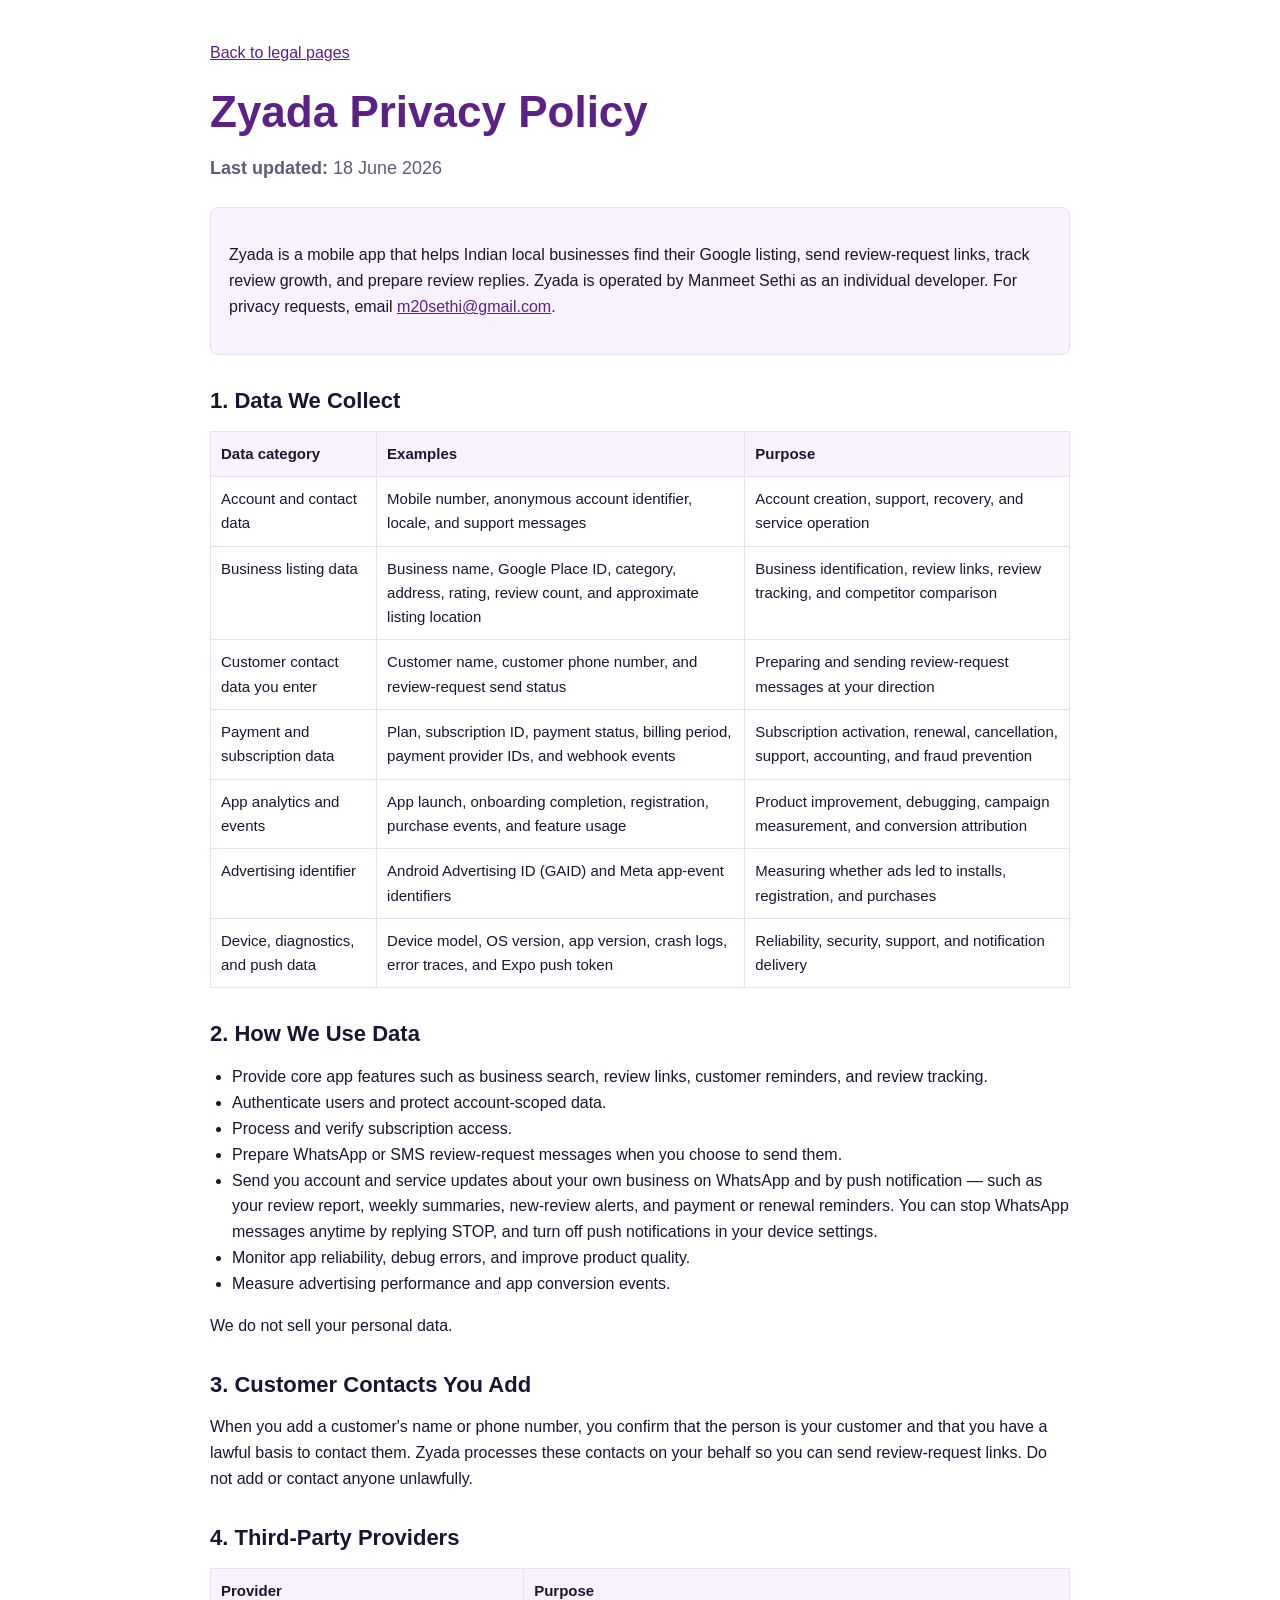
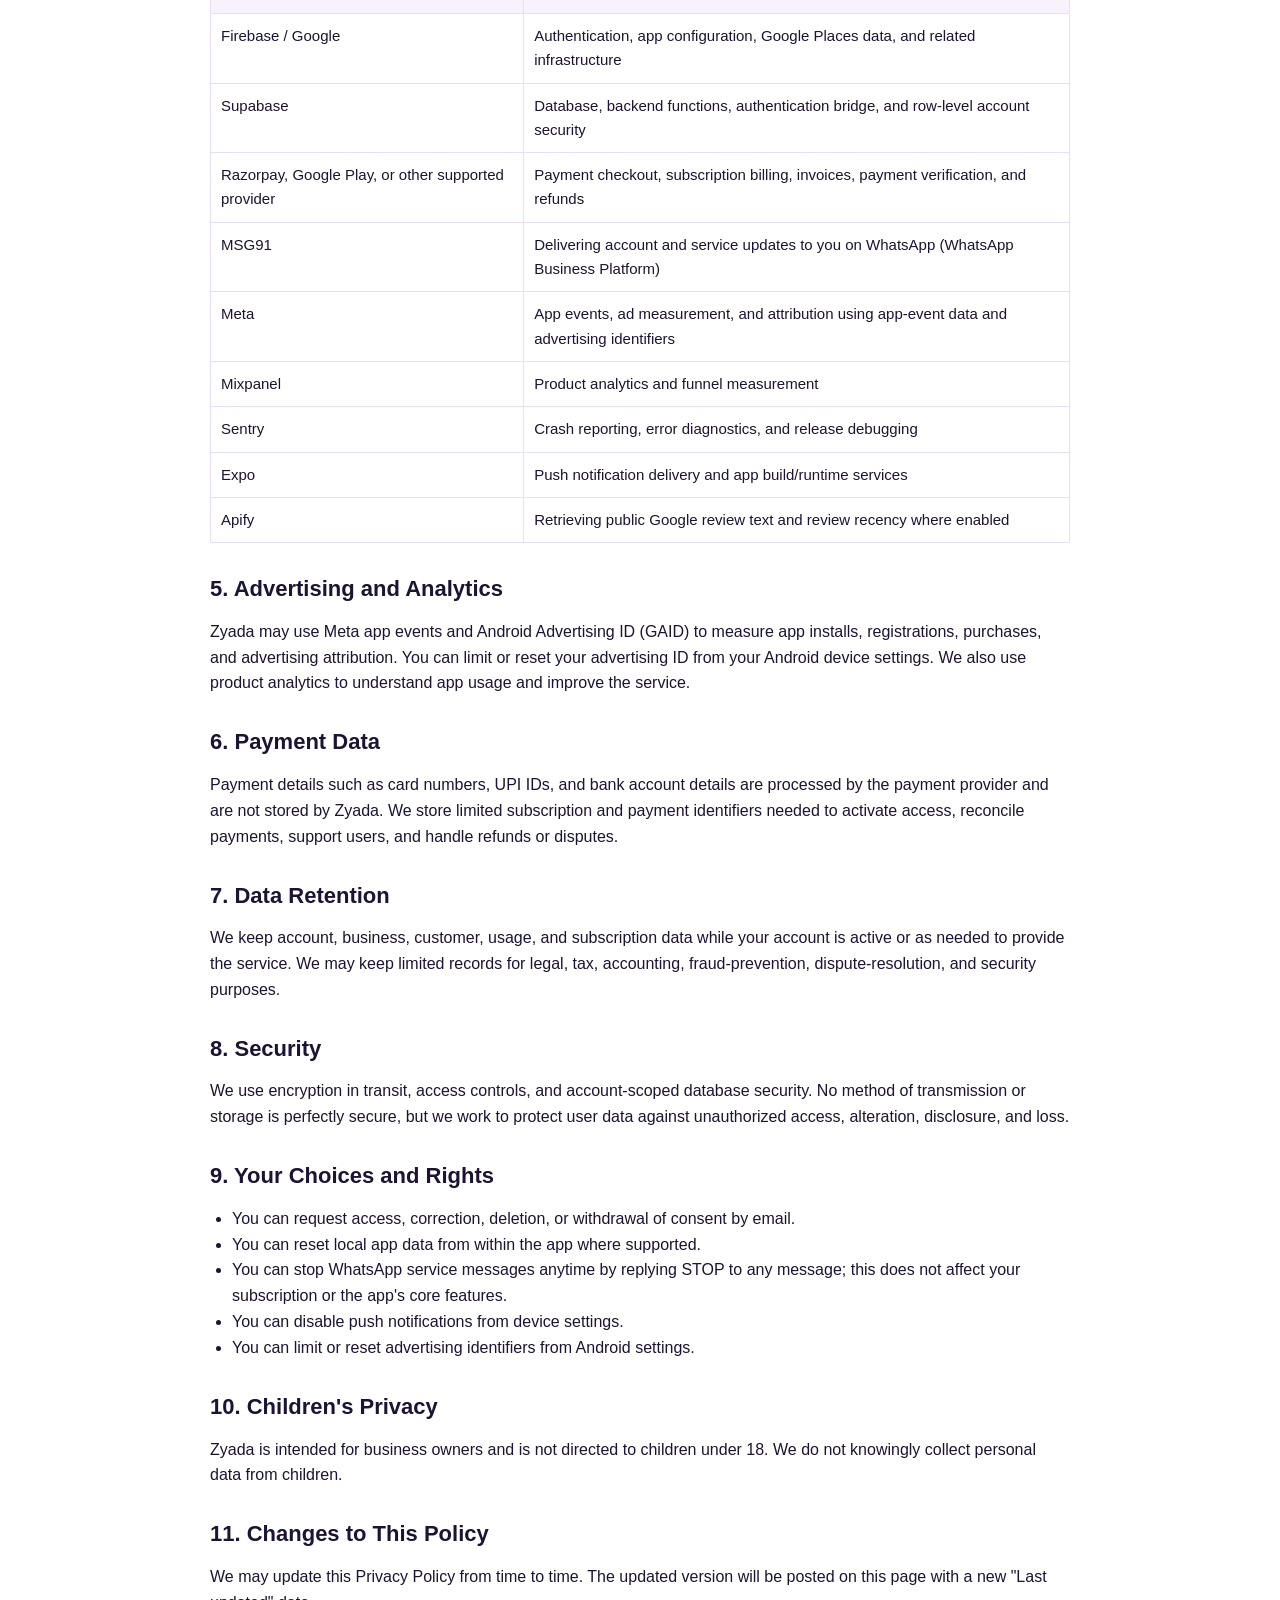
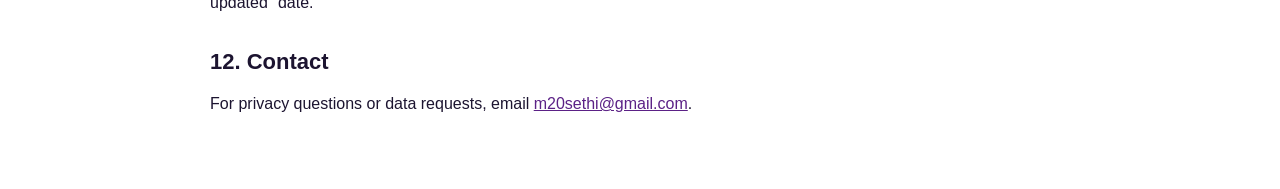
==== commit 4320e8c6: "Disclose WhatsApp/push service messages (MSG91) + STOP opt-out" ====
--- a/index.html
+++ b/index.html
@@ -10,7 +10,7 @@
   <main class="wrap">
     <a class="back" href="./legal-pages.html">Back to legal pages</a>
     <h1>Zyada Privacy Policy</h1>
-    <p class="lead"><strong>Last updated:</strong> 8 June 2026</p>
+    <p class="lead"><strong>Last updated:</strong> 18 June 2026</p>
 
     <div class="summary">
       <p>
@@ -75,6 +75,7 @@
       <li>Authenticate users and protect account-scoped data.</li>
       <li>Process and verify subscription access.</li>
       <li>Prepare WhatsApp or SMS review-request messages when you choose to send them.</li>
+      <li>Send you account and service updates about your own business on WhatsApp and by push notification &mdash; such as your review report, weekly summaries, new-review alerts, and payment or renewal reminders. You can stop WhatsApp messages anytime by replying STOP, and turn off push notifications in your device settings.</li>
       <li>Monitor app reliability, debug errors, and improve product quality.</li>
       <li>Measure advertising performance and app conversion events.</li>
     </ul>
@@ -99,6 +100,7 @@
         <tr><td>Firebase / Google</td><td>Authentication, app configuration, Google Places data, and related infrastructure</td></tr>
         <tr><td>Supabase</td><td>Database, backend functions, authentication bridge, and row-level account security</td></tr>
         <tr><td>Razorpay, Google Play, or other supported provider</td><td>Payment checkout, subscription billing, invoices, payment verification, and refunds</td></tr>
+        <tr><td>MSG91</td><td>Delivering account and service updates to you on WhatsApp (WhatsApp Business Platform)</td></tr>
         <tr><td>Meta</td><td>App events, ad measurement, and attribution using app-event data and advertising identifiers</td></tr>
         <tr><td>Mixpanel</td><td>Product analytics and funnel measurement</td></tr>
         <tr><td>Sentry</td><td>Crash reporting, error diagnostics, and release debugging</td></tr>
@@ -140,6 +142,7 @@
     <ul>
       <li>You can request access, correction, deletion, or withdrawal of consent by email.</li>
       <li>You can reset local app data from within the app where supported.</li>
+      <li>You can stop WhatsApp service messages anytime by replying STOP to any message; this does not affect your subscription or the app's core features.</li>
       <li>You can disable push notifications from device settings.</li>
       <li>You can limit or reset advertising identifiers from Android settings.</li>
     </ul>
